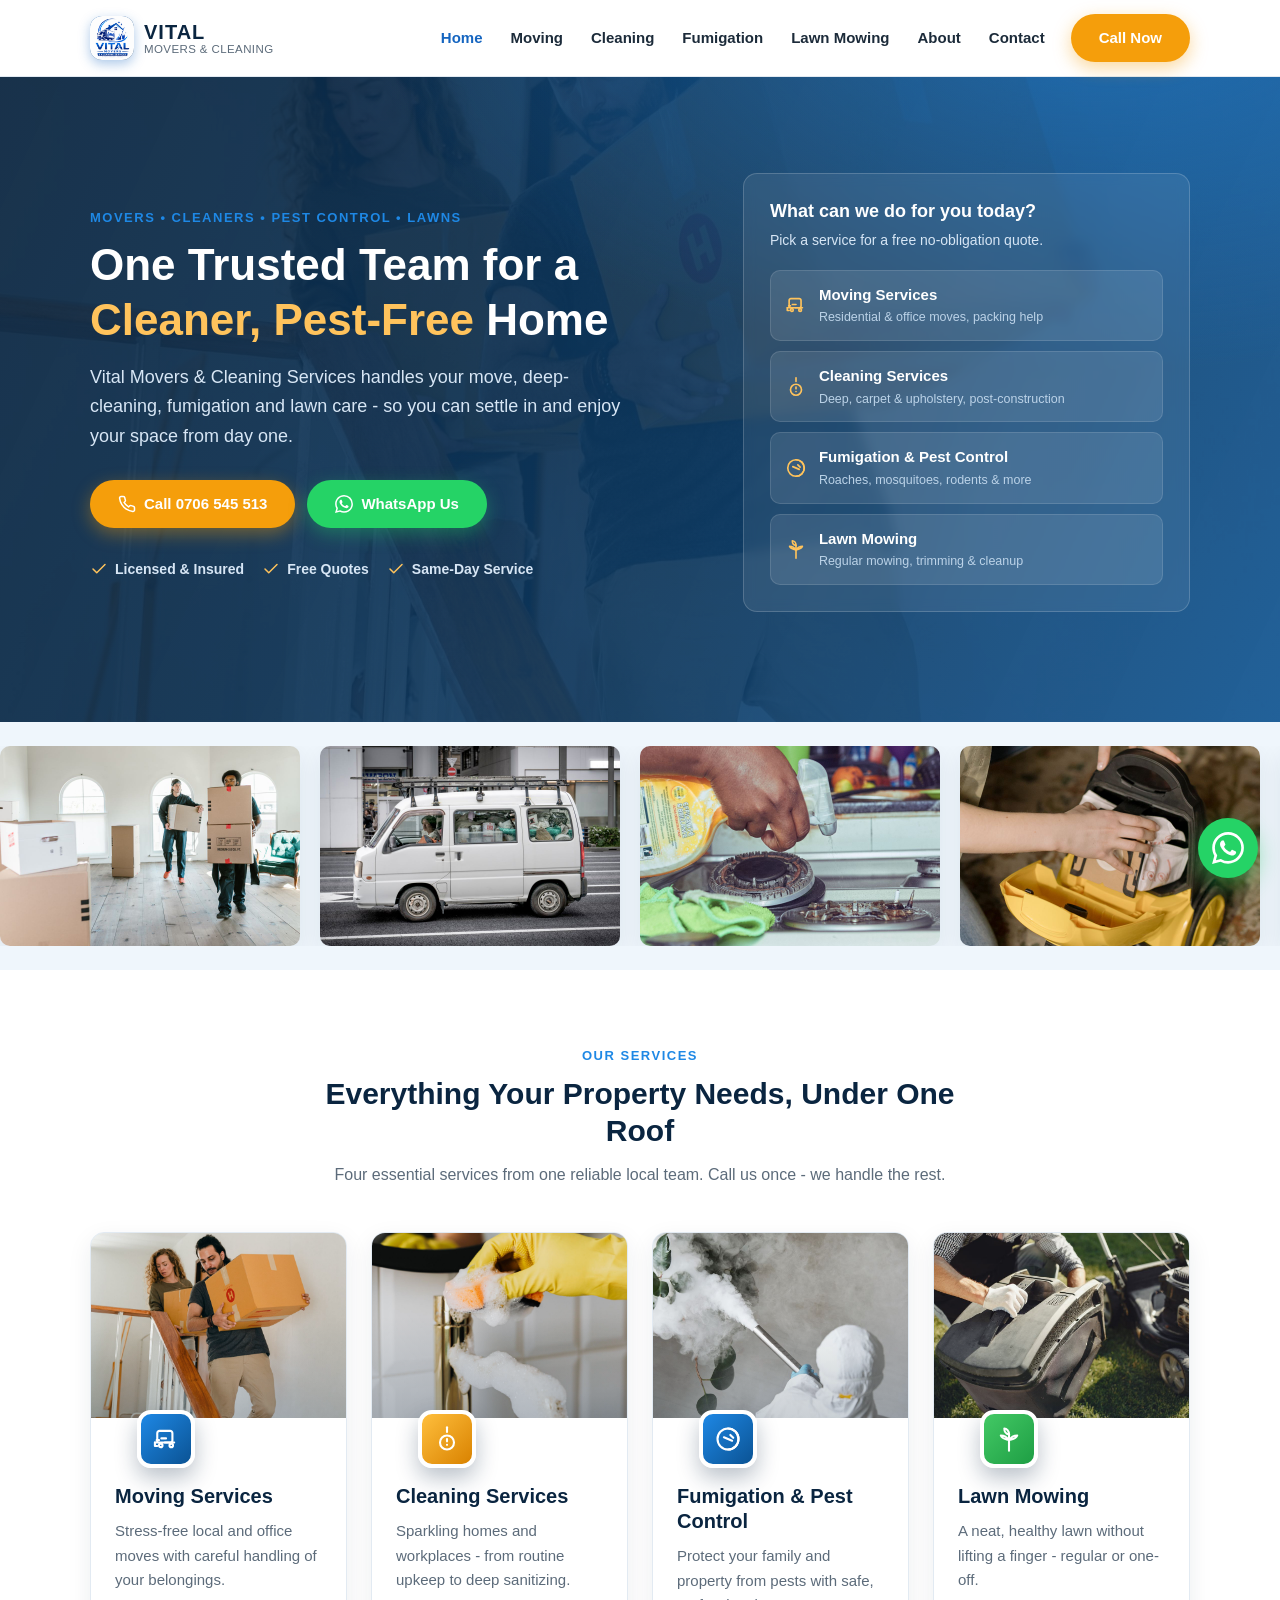
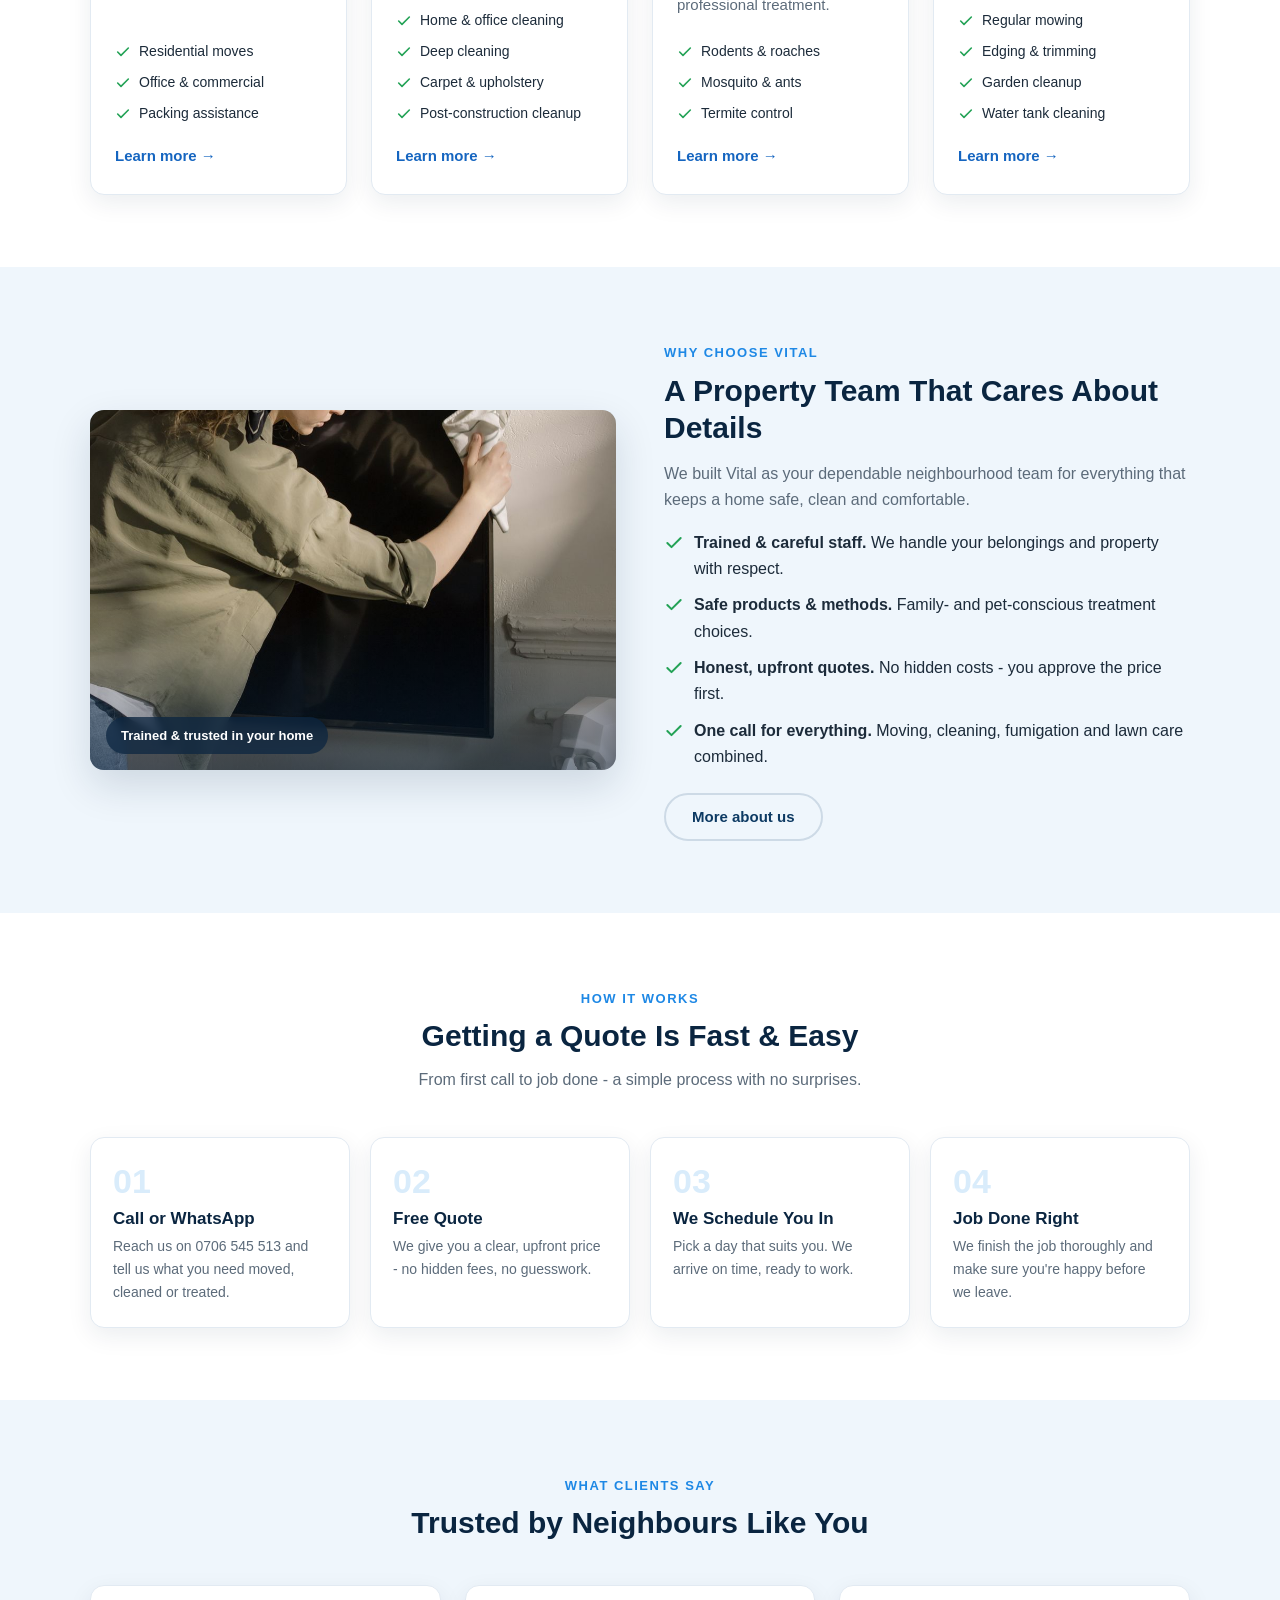
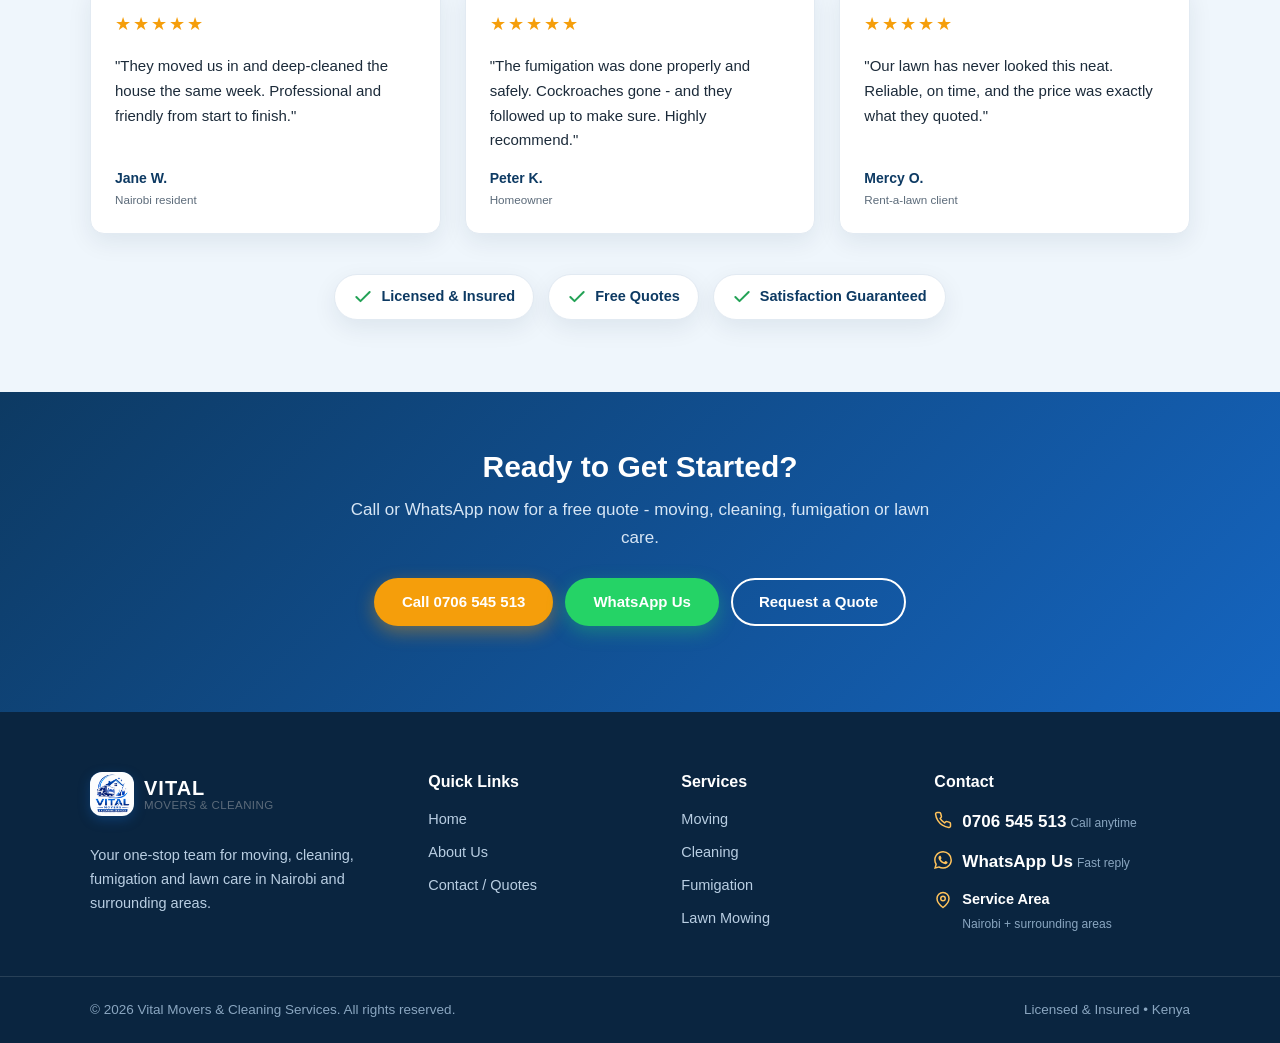
==== index.html @ 41d0fff6 "Initial commit: Vital Movers website" ====
<!DOCTYPE html>
<html lang="en">
<head>
  <meta charset="UTF-8" />
  <meta name="viewport" content="width=device-width, initial-scale=1.0" />
  <title>Vital Movers &amp; Cleaning Services | Moving, Cleaning, Fumigation &amp; Lawn Care</title>
  <meta name="description" content="Vital Movers and Cleaning Services - professional moving, home &amp; office cleaning, fumigation and pest control, and lawn mowing in Nairobi and surrounding areas. Call 0706 545 513." />
  <link rel="stylesheet" href="css/style.css" />
</head>
<body>

  <!-- ================= HEADER ================= -->
  <header class="site-header" id="site-header">
    <div class="container header-inner">
      <a href="index.html" class="brand" aria-label="Vital Movers &amp; Cleaning Services - Home">
        <span class="brand-mark">
          <img src="img/logo.png" alt="Vital Movers &amp; Cleaning Services logo" />
        </span>
        <span class="brand-text">
          <strong>VITAL</strong>
          <span>Movers &amp; Cleaning</span>
        </span>
      </a>
      <nav class="main-nav" id="main-nav" aria-label="Main navigation">
        <a href="index.html" class="active">Home</a>
        <a href="moving.html">Moving</a>
        <a href="cleaning.html">Cleaning</a>
        <a href="fumigation.html">Fumigation</a>
        <a href="lawn-mowing.html">Lawn Mowing</a>
        <a href="about.html">About</a>
        <a href="contact.html">Contact</a>
        <a href="tel:+254706545513" class="btn btn-gold nav-call">Call Now</a>
      </nav>
      <button class="nav-toggle" id="nav-toggle" aria-label="Toggle menu" aria-expanded="false">
        <span></span><span></span><span></span>
      </button>
    </div>
  </header>

  <!-- ================= HERO ================= -->
  <section class="hero">
    <div class="container hero-grid">
      <div>
        <span class="eyebrow">Movers • Cleaners • Pest Control • Lawns</span>
        <h1>One Trusted Team for a <span class="hl">Cleaner, Pest-Free</span> Home</h1>
        <p class="lead">
          Vital Movers &amp; Cleaning Services handles your move, deep-cleaning, fumigation
          and lawn care - so you can settle in and enjoy your space from day one.
        </p>
        <div class="hero-cta">
          <a href="tel:+254706545513" class="btn btn-gold">
            <svg viewBox="0 0 24 24" fill="none" stroke="currentColor" stroke-width="2" stroke-linecap="round" stroke-linejoin="round"><path d="M22 16.92v3a2 2 0 0 1-2.18 2 19.79 19.79 0 0 1-8.63-3.07 19.5 19.5 0 0 1-6-6 19.79 19.79 0 0 1-3.07-8.67A2 2 0 0 1 4.11 2h3a2 2 0 0 1 2 1.72c.13.96.36 1.9.7 2.81a2 2 0 0 1-.45 2.11L8.09 9.91a16 16 0 0 0 6 6l1.27-1.27a2 2 0 0 1 2.11-.45c.91.34 1.85.57 2.81.7A2 2 0 0 1 22 16.92z"/></svg>
            Call 0706 545 513
          </a>
          <a href="https://wa.me/254706545513" target="_blank" rel="noopener" class="btn btn-wa">
            <svg viewBox="0 0 24 24" fill="currentColor"><path d="M17.472 14.382c-.297-.149-1.758-.867-2.03-.967-.273-.099-.471-.148-.67.15-.197.297-.767.966-.94 1.164-.173.199-.347.223-.644.075-.297-.15-1.255-.463-2.39-1.475-.883-.788-1.48-1.761-1.653-2.059-.173-.297-.018-.458.13-.606.134-.133.298-.347.446-.52.149-.174.198-.298.298-.497.099-.198.05-.371-.025-.52-.075-.149-.669-1.612-.916-2.207-.242-.579-.487-.5-.669-.51-.173-.008-.371-.01-.57-.01-.198 0-.52.074-.792.372-.272.297-1.04 1.016-1.04 2.479 0 1.462 1.065 2.875 1.213 3.074.149.198 2.096 3.2 5.077 4.487.709.306 1.262.489 1.694.625.712.227 1.36.195 1.871.118.571-.085 1.758-.719 2.006-1.413.248-.694.248-1.289.173-1.413-.074-.124-.272-.198-.57-.347m-5.421 7.403h-.004a9.87 9.87 0 0 1-5.031-1.378l-.361-.214-3.741.982.998-3.648-.235-.374a9.86 9.86 0 0 1-1.51-5.26c.001-5.45 4.436-9.884 9.888-9.884 2.64 0 5.122 1.03 6.988 2.898a9.825 9.825 0 0 1 2.893 6.994c-.003 5.45-4.437 9.884-9.885 9.884m8.413-18.297A11.815 11.815 0 0 0 12.05 0C5.495 0 .16 5.335.157 11.892c0 2.096.547 4.142 1.588 5.945L.057 24l6.305-1.654a11.882 11.882 0 0 0 5.683 1.448h.005c6.554 0 11.89-5.335 11.893-11.893a11.821 11.821 0 0 0-3.48-8.413Z"/></svg>
            WhatsApp Us
          </a>
        </div>
        <ul class="hero-badges">
          <li><svg viewBox="0 0 24 24" fill="none" stroke="currentColor" stroke-width="2" stroke-linecap="round" stroke-linejoin="round"><path d="M20 6 9 17l-5-5"/></svg> Licensed &amp; Insured</li>
          <li><svg viewBox="0 0 24 24" fill="none" stroke="currentColor" stroke-width="2" stroke-linecap="round" stroke-linejoin="round"><path d="M20 6 9 17l-5-5"/></svg> Free Quotes</li>
          <li><svg viewBox="0 0 24 24" fill="none" stroke="currentColor" stroke-width="2" stroke-linecap="round" stroke-linejoin="round"><path d="M20 6 9 17l-5-5"/></svg> Same-Day Service</li>
        </ul>
      </div>
      <aside class="hero-panel">
        <h3>What can we do for you today?</h3>
        <p>Pick a service for a free no-obligation quote.</p>
        <div class="service-strip">
          <a href="moving.html">
            <svg viewBox="0 0 24 24" fill="none" stroke="currentColor" stroke-width="1.8" stroke-linecap="round" stroke-linejoin="round"><path d="M2.5 15h13a2 2 0 0 0 2-2V7a2 2 0 0 0-2-2H6.5a2 2 0 0 0-2 2v8"/><path d="M2.5 15v3h2"/><path d="M4 13h2"/><path d="M11 15h8"/><circle cx="7.5" cy="17.5" r="1.5"/><circle cx="16.5" cy="17.5" r="1.5"/><path d="M8 11.5h4"/></svg>
            <span>Moving Services<small>Residential &amp; office moves, packing help</small></span>
          </a>
          <a href="cleaning.html">
            <svg viewBox="0 0 24 24" fill="none" stroke="currentColor" stroke-width="1.8" stroke-linecap="round" stroke-linejoin="round"><path d="M12 2v4"/><circle cx="12" cy="15" r="6"/><path d="M12 12v2"/><path d="M12 17h.01"/></svg>
            <span>Cleaning Services<small>Deep, carpet &amp; upholstery, post-construction</small></span>
          </a>
          <a href="fumigation.html">
            <svg viewBox="0 0 24 24" fill="none" stroke="currentColor" stroke-width="1.8" stroke-linecap="round" stroke-linejoin="round"><circle cx="12" cy="12" r="9"/><path d="M12 3a9 9 0 0 1 0 18a9 9 0 0 0 0-18z"/><path d="M8.5 10.5l7 3"/><path d="M14 8.5l2.5 2.5"/></svg>
            <span>Fumigation &amp; Pest Control<small>Roaches, mosquitoes, rodents &amp; more</small></span>
          </a>
          <a href="lawn-mowing.html">
            <svg viewBox="0 0 24 24" fill="none" stroke="currentColor" stroke-width="1.8" stroke-linecap="round" stroke-linejoin="round"><path d="M12 22V8"/><path d="M12 8c0-3-2-5-4-5 0 2 1 5 4 5z"/><path d="M12 13c3-1 6-1 7-4-3 0-5 1-7 4z"/><path d="M12 13c-3-1-6-1-7-4 3 0 5 1 7 4z"/></svg>
            <span>Lawn Mowing<small>Regular mowing, trimming &amp; cleanup</small></span>
          </a>
        </div>
      </aside>
    </div>
  </section>

  <!-- ================= SCROLLING PHOTO STRIP ================= -->
  <section class="strip-marquee" aria-label="Our work in photos">
    <div class="marquee">
      <div class="marquee-track">
        <div class="marquee-group">
          <img src="img/moving-carry.jpg" alt="Carrying boxes on move day" loading="lazy" />
          <img src="img/moving-truck.jpg" alt="Our moving truck ready for a move" loading="lazy" />
          <img src="img/clean-deep.jpg" alt="Deep cleaning a kitchen stove" loading="lazy" />
          <img src="img/clean-carpet.jpg" alt="Carpet deep cleaning" loading="lazy" />
          <img src="img/pest-fumigator.jpg" alt="Fumigation technician in uniform" loading="lazy" />
          <img src="img/lawn-mower.jpg" alt="Mowing a lawn" loading="lazy" />
          <img src="img/lawn-trimmer.jpg" alt="Grass cutting and trimming" loading="lazy" />
          <img src="img/lawn-tank.jpg" alt="Water tank cleaning" loading="lazy" />
        </div>
        <div class="marquee-group" aria-hidden="true">
          <img src="img/moving-carry.jpg" alt="" loading="lazy" />
          <img src="img/moving-truck.jpg" alt="" loading="lazy" />
          <img src="img/clean-deep.jpg" alt="" loading="lazy" />
          <img src="img/clean-carpet.jpg" alt="" loading="lazy" />
          <img src="img/pest-fumigator.jpg" alt="" loading="lazy" />
          <img src="img/lawn-mower.jpg" alt="" loading="lazy" />
          <img src="img/lawn-trimmer.jpg" alt="" loading="lazy" />
          <img src="img/lawn-tank.jpg" alt="" loading="lazy" />
        </div>
      </div>
    </div>
  </section>

  <!-- ================= SERVICES ================= -->
  <section class="section">
    <div class="container">
      <div class="section-title">
        <span class="eyebrow">Our Services</span>
        <h2>Everything Your Property Needs, Under One Roof</h2>
        <p>Four essential services from one reliable local team. Call us once - we handle the rest.</p>
      </div>
      <div class="services-grid">
        <article class="card card-img-top">
          <div class="card-media">
            <img src="img/moving.jpg" alt="Vital team carrying moving boxes" loading="lazy" />
          </div>
          <div class="card-body">
            <span class="card-icon">
              <svg viewBox="0 0 24 24" fill="none" stroke="currentColor" stroke-width="1.8" stroke-linecap="round" stroke-linejoin="round"><path d="M2.5 15h13a2 2 0 0 0 2-2V7a2 2 0 0 0-2-2H6.5a2 2 0 0 0-2 2v8"/><path d="M2.5 15v3h2"/><path d="M4 13h2"/><path d="M11 15h8"/><circle cx="7.5" cy="17.5" r="1.5"/><circle cx="16.5" cy="17.5" r="1.5"/><path d="M8 11.5h4"/></svg>
            </span>
            <h3>Moving Services</h3>
            <p>Stress-free local and office moves with careful handling of your belongings.</p>
            <ul class="features">
              <li><svg viewBox="0 0 24 24" fill="none" stroke="currentColor" stroke-width="2.4" stroke-linecap="round" stroke-linejoin="round"><path d="M20 6 9 17l-5-5"/></svg> Residential moves</li>
              <li><svg viewBox="0 0 24 24" fill="none" stroke="currentColor" stroke-width="2.4" stroke-linecap="round" stroke-linejoin="round"><path d="M20 6 9 17l-5-5"/></svg> Office &amp; commercial</li>
              <li><svg viewBox="0 0 24 24" fill="none" stroke="currentColor" stroke-width="2.4" stroke-linecap="round" stroke-linejoin="round"><path d="M20 6 9 17l-5-5"/></svg> Packing assistance</li>
            </ul>
            <a class="card-link" href="moving.html">Learn more →</a>
          </div>
        </article>

        <article class="card card-img-top">
          <div class="card-media">
            <img src="img/cleaning.jpg" alt="Professional cleaning - yellow glove and sponge" loading="lazy" />
          </div>
          <div class="card-body">
            <span class="card-icon gold">
              <svg viewBox="0 0 24 24" fill="none" stroke="currentColor" stroke-width="1.8" stroke-linecap="round" stroke-linejoin="round"><path d="M12 2v4"/><circle cx="12" cy="15" r="6"/><path d="M12 12v2"/><path d="M12 17h.01"/></svg>
            </span>
            <h3>Cleaning Services</h3>
            <p>Sparkling homes and workplaces - from routine upkeep to deep sanitizing.</p>
            <ul class="features">
              <li><svg viewBox="0 0 24 24" fill="none" stroke="currentColor" stroke-width="2.4" stroke-linecap="round" stroke-linejoin="round"><path d="M20 6 9 17l-5-5"/></svg> Home &amp; office cleaning</li>
              <li><svg viewBox="0 0 24 24" fill="none" stroke="currentColor" stroke-width="2.4" stroke-linecap="round" stroke-linejoin="round"><path d="M20 6 9 17l-5-5"/></svg> Deep cleaning</li>
              <li><svg viewBox="0 0 24 24" fill="none" stroke="currentColor" stroke-width="2.4" stroke-linecap="round" stroke-linejoin="round"><path d="M20 6 9 17l-5-5"/></svg> Carpet &amp; upholstery</li>
              <li><svg viewBox="0 0 24 24" fill="none" stroke="currentColor" stroke-width="2.4" stroke-linecap="round" stroke-linejoin="round"><path d="M20 6 9 17l-5-5"/></svg> Post-construction cleanup</li>
            </ul>
            <a class="card-link" href="cleaning.html">Learn more →</a>
          </div>
        </article>

        <article class="card card-img-top">
          <div class="card-media">
            <img src="img/fumigation.jpg" alt="Fumigation specialist in protective gear" loading="lazy" />
          </div>
          <div class="card-body">
            <span class="card-icon">
              <svg viewBox="0 0 24 24" fill="none" stroke="currentColor" stroke-width="1.8" stroke-linecap="round" stroke-linejoin="round"><circle cx="12" cy="12" r="9"/><path d="M12 3a9 9 0 0 1 0 18a9 9 0 0 0 0-18z"/><path d="M8.5 10.5l7 3"/><path d="M14 8.5l2.5 2.5"/></svg>
            </span>
            <h3>Fumigation &amp; Pest Control</h3>
            <p>Protect your family and property from pests with safe, professional treatment.</p>
            <ul class="features">
              <li><svg viewBox="0 0 24 24" fill="none" stroke="currentColor" stroke-width="2.4" stroke-linecap="round" stroke-linejoin="round"><path d="M20 6 9 17l-5-5"/></svg> Rodents &amp; roaches</li>
              <li><svg viewBox="0 0 24 24" fill="none" stroke="currentColor" stroke-width="2.4" stroke-linecap="round" stroke-linejoin="round"><path d="M20 6 9 17l-5-5"/></svg> Mosquito &amp; ants</li>
              <li><svg viewBox="0 0 24 24" fill="none" stroke="currentColor" stroke-width="2.4" stroke-linecap="round" stroke-linejoin="round"><path d="M20 6 9 17l-5-5"/></svg> Termite control</li>
            </ul>
            <a class="card-link" href="fumigation.html">Learn more →</a>
          </div>
        </article>

        <article class="card card-img-top">
          <div class="card-media">
            <img src="img/lawn.jpg" alt="Lawn mowing - mower in the yard" loading="lazy" />
          </div>
          <div class="card-body">
            <span class="card-icon green">
              <svg viewBox="0 0 24 24" fill="none" stroke="currentColor" stroke-width="1.8" stroke-linecap="round" stroke-linejoin="round"><path d="M12 22V8"/><path d="M12 8c0-3-2-5-4-5 0 2 1 5 4 5z"/><path d="M12 13c3-1 6-1 7-4-3 0-5 1-7 4z"/><path d="M12 13c-3-1-6-1-7-4 3 0 5 1 7 4z"/></svg>
            </span>
            <h3>Lawn Mowing</h3>
            <p>A neat, healthy lawn without lifting a finger - regular or one-off.</p>
            <ul class="features">
              <li><svg viewBox="0 0 24 24" fill="none" stroke="currentColor" stroke-width="2.4" stroke-linecap="round" stroke-linejoin="round"><path d="M20 6 9 17l-5-5"/></svg> Regular mowing</li>
              <li><svg viewBox="0 0 24 24" fill="none" stroke="currentColor" stroke-width="2.4" stroke-linecap="round" stroke-linejoin="round"><path d="M20 6 9 17l-5-5"/></svg> Edging &amp; trimming</li>
              <li><svg viewBox="0 0 24 24" fill="none" stroke="currentColor" stroke-width="2.4" stroke-linecap="round" stroke-linejoin="round"><path d="M20 6 9 17l-5-5"/></svg> Garden cleanup</li>
              <li><svg viewBox="0 0 24 24" fill="none" stroke="currentColor" stroke-width="2.4" stroke-linecap="round" stroke-linejoin="round"><path d="M20 6 9 17l-5-5"/></svg> Water tank cleaning</li>
            </ul>
            <a class="card-link" href="lawn-mowing.html">Learn more →</a>
          </div>
        </article>
      </div>
    </div>
  </section>

  <!-- ================= WHY US ================= -->
  <section class="section alt">
    <div class="container split">
      <figure class="split-media">
        <img src="img/cleaning-2.jpg" alt="A Vital cleaner carefully wiping surfaces in a living room" loading="lazy" />
        <figcaption>Trained &amp; trusted in your home</figcaption>
      </figure>
      <div>
        <span class="eyebrow">Why Choose Vital</span>
        <h2>A Property Team That Cares About Details</h2>
        <p>We built Vital as your dependable neighbourhood team for everything that keeps a home safe, clean and comfortable.</p>
        <ul class="checklist">
          <li><svg viewBox="0 0 24 24" fill="none" stroke="currentColor" stroke-width="2.4" stroke-linecap="round" stroke-linejoin="round"><path d="M20 6 9 17l-5-5"/></svg><span><strong>Trained &amp; careful staff.</strong> We handle your belongings and property with respect.</span></li>
          <li><svg viewBox="0 0 24 24" fill="none" stroke="currentColor" stroke-width="2.4" stroke-linecap="round" stroke-linejoin="round"><path d="M20 6 9 17l-5-5"/></svg><span><strong>Safe products &amp; methods.</strong> Family- and pet-conscious treatment choices.</span></li>
          <li><svg viewBox="0 0 24 24" fill="none" stroke="currentColor" stroke-width="2.4" stroke-linecap="round" stroke-linejoin="round"><path d="M20 6 9 17l-5-5"/></svg><span><strong>Honest, upfront quotes.</strong> No hidden costs - you approve the price first.</span></li>
          <li><svg viewBox="0 0 24 24" fill="none" stroke="currentColor" stroke-width="2.4" stroke-linecap="round" stroke-linejoin="round"><path d="M20 6 9 17l-5-5"/></svg><span><strong>One call for everything.</strong> Moving, cleaning, fumigation and lawn care combined.</span></li>
        </ul>
        <a href="about.html" class="btn btn-outline">More about us</a>
      </div>
    </div>
  </section>

  <!-- ================= HOW IT WORKS ================= -->
  <section class="section">
    <div class="container">
      <div class="section-title">
        <span class="eyebrow">How It Works</span>
        <h2>Getting a Quote Is Fast &amp; Easy</h2>
        <p>From first call to job done - a simple process with no surprises.</p>
      </div>
      <div class="steps">
        <div class="step">
          <div class="step-num">01</div>
          <h3>Call or WhatsApp</h3>
          <p>Reach us on 0706 545 513 and tell us what you need moved, cleaned or treated.</p>
        </div>
        <div class="step">
          <div class="step-num">02</div>
          <h3>Free Quote</h3>
          <p>We give you a clear, upfront price - no hidden fees, no guesswork.</p>
        </div>
        <div class="step">
          <div class="step-num">03</div>
          <h3>We Schedule You In</h3>
          <p>Pick a day that suits you. We arrive on time, ready to work.</p>
        </div>
        <div class="step">
          <div class="step-num">04</div>
          <h3>Job Done Right</h3>
          <p>We finish the job thoroughly and make sure you're happy before we leave.</p>
        </div>
      </div>
    </div>
  </section>

  <!-- ================= TESTIMONIALS ================= -->
  <section class="section alt">
    <div class="container">
      <div class="section-title">
        <span class="eyebrow">What Clients Say</span>
        <h2>Trusted by Neighbours Like You</h2>
      </div>
      <div class="quotes">
        <figure class="quote">
          <div class="stars">★★★★★</div>
          <blockquote>"They moved us in and deep-cleaned the house the same week. Professional and friendly from start to finish."</blockquote>
          <footer>Jane W.<small>Nairobi resident</small></footer>
        </figure>
        <figure class="quote">
          <div class="stars">★★★★★</div>
          <blockquote>"The fumigation was done properly and safely. Cockroaches gone - and they followed up to make sure. Highly recommend."</blockquote>
          <footer>Peter K.<small>Homeowner</small></footer>
        </figure>
        <figure class="quote">
          <div class="stars">★★★★★</div>
          <blockquote>"Our lawn has never looked this neat. Reliable, on time, and the price was exactly what they quoted."</blockquote>
          <footer>Mercy O.<small>Rent-a-lawn client</small></footer>
        </figure>
      </div>
      <ul class="trust">
        <li><svg viewBox="0 0 24 24" fill="none" stroke="currentColor" stroke-width="2.4" stroke-linecap="round" stroke-linejoin="round"><path d="M20 6 9 17l-5-5"/></svg> Licensed &amp; Insured</li>
        <li><svg viewBox="0 0 24 24" fill="none" stroke="currentColor" stroke-width="2.4" stroke-linecap="round" stroke-linejoin="round"><path d="M20 6 9 17l-5-5"/></svg> Free Quotes</li>
        <li><svg viewBox="0 0 24 24" fill="none" stroke="currentColor" stroke-width="2.4" stroke-linecap="round" stroke-linejoin="round"><path d="M20 6 9 17l-5-5"/></svg> Satisfaction Guaranteed</li>
      </ul>
    </div>
  </section>

  <!-- ================= CTA ================= -->
  <section class="cta-band">
    <div class="container">
      <h2>Ready to Get Started?</h2>
      <p>Call or WhatsApp now for a free quote - moving, cleaning, fumigation or lawn care.</p>
      <div class="hero-cta" style="justify-content:center;">
        <a href="tel:+254706545513" class="btn btn-gold">Call 0706 545 513</a>
        <a href="https://wa.me/254706545513" target="_blank" rel="noopener" class="btn btn-wa">WhatsApp Us</a>
        <a href="contact.html" class="btn btn-outline" style="border-color:#ffffff;color:#fff;">Request a Quote</a>
      </div>
    </div>
  </section>

  <!-- ================= FOOTER ================= -->
  <footer class="site-footer">
    <div class="container">
      <div class="footer-grid">
        <div>
          <a href="index.html" class="brand" style="margin-bottom:14px;">
            <span class="brand-mark">
              <img src="img/logo.png" alt="Vital Movers &amp; Cleaning Services logo" />
            </span>
            <span class="brand-text">
              <strong>VITAL</strong>
              <span>Movers &amp; Cleaning</span>
            </span>
          </a>
          <p style="margin-top:14px;font-size:14.5px;">
            Your one-stop team for moving, cleaning, fumigation and lawn care in
            Nairobi and surrounding areas.
          </p>
        </div>
        <div>
          <h4>Quick Links</h4>
          <ul class="footer-links">
            <li><a href="index.html">Home</a></li>
            <li><a href="about.html">About Us</a></li>
            <li><a href="contact.html">Contact / Quotes</a></li>
          </ul>
        </div>
        <div>
          <h4>Services</h4>
          <ul class="footer-links">
            <li><a href="moving.html">Moving</a></li>
            <li><a href="cleaning.html">Cleaning</a></li>
            <li><a href="fumigation.html">Fumigation</a></li>
            <li><a href="lawn-mowing.html">Lawn Mowing</a></li>
          </ul>
        </div>
        <div>
          <h4>Contact</h4>
          <ul class="footer-contact">
            <li>
              <svg viewBox="0 0 24 24" fill="none" stroke="currentColor" stroke-width="2" stroke-linecap="round" stroke-linejoin="round"><path d="M22 16.92v3a2 2 0 0 1-2.18 2 19.79 19.79 0 0 1-8.63-3.07 19.5 19.5 0 0 1-6-6 19.79 19.79 0 0 1-3.07-8.67A2 2 0 0 1 4.11 2h3a2 2 0 0 1 2 1.72c.13.96.36 1.9.7 2.81a2 2 0 0 1-.45 2.11L8.09 9.91a16 16 0 0 0 6 6l1.27-1.27a2 2 0 0 1 2.11-.45c.91.34 1.85.57 2.81.7A2 2 0 0 1 22 16.92z"/></svg>
              <span>
                <a class="call-link" href="tel:+254706545513">0706 545 513</a>
                <small style="color:#8aa6c0;">Call anytime</small>
              </span>
            </li>
            <li>
              <svg viewBox="0 0 24 24" fill="currentColor"><path d="M17.472 14.382c-.297-.149-1.758-.867-2.03-.967-.273-.099-.471-.148-.67.15-.197.297-.767.966-.94 1.164-.173.199-.347.223-.644.075-.297-.15-1.255-.463-2.39-1.475-.883-.788-1.48-1.761-1.653-2.059-.173-.297-.018-.458.13-.606.134-.133.298-.347.446-.52.149-.174.198-.298.298-.497.099-.198.05-.371-.025-.52-.075-.149-.669-1.612-.916-2.207-.242-.579-.487-.5-.669-.51-.173-.008-.371-.01-.57-.01-.198 0-.52.074-.792.372-.272.297-1.04 1.016-1.04 2.479 0 1.462 1.065 2.875 1.213 3.074.149.198 2.096 3.2 5.077 4.487.709.306 1.262.489 1.694.625.712.227 1.36.195 1.871.118.571-.085 1.758-.719 2.006-1.413.248-.694.248-1.289.173-1.413-.074-.124-.272-.198-.57-.347m-5.421 7.403h-.004a9.87 9.87 0 0 1-5.031-1.378l-.361-.214-3.741.982.998-3.648-.235-.374a9.86 9.86 0 0 1-1.51-5.26c.001-5.45 4.436-9.884 9.888-9.884 2.64 0 5.122 1.03 6.988 2.898a9.825 9.825 0 0 1 2.893 6.994c-.003 5.45-4.437 9.884-9.885 9.884m8.413-18.297A11.815 11.815 0 0 0 12.05 0C5.495 0 .16 5.335.157 11.892c0 2.096.547 4.142 1.588 5.945L.057 24l6.305-1.654a11.882 11.882 0 0 0 5.683 1.448h.005c6.554 0 11.89-5.335 11.893-11.893a11.821 11.821 0 0 0-3.48-8.413Z"/></svg>
              <span>
                <a class="call-link" href="https://wa.me/254706545513" target="_blank" rel="noopener">WhatsApp Us</a>
                <small style="color:#8aa6c0;">Fast reply</small>
              </span>
            </li>
            <li>
              <svg viewBox="0 0 24 24" fill="none" stroke="currentColor" stroke-width="2" stroke-linecap="round" stroke-linejoin="round"><path d="M20 10c0 6-8 12-8 12s-8-6-8-12a8 8 0 0 1 16 0z"/><circle cx="12" cy="10" r="3"/></svg>
              <span>
                <strong style="color:#fff;display:block;">Service Area</strong>
                <small style="color:#8aa6c0;">Nairobi + surrounding areas</small>
              </span>
            </li>
          </ul>
        </div>
      </div>
    </div>
    <div class="footer-bottom">
      <div class="container">
        <span>© <span id="year"></span> Vital Movers &amp; Cleaning Services. All rights reserved.</span>
        <span>Licensed &amp; Insured • Kenya</span>
      </div>
    </div>
  </footer>

  <!-- WhatsApp floating button -->
  <a href="https://wa.me/254706545513" class="whatsapp-float" target="_blank" rel="noopener" aria-label="Chat with us on WhatsApp">
    <svg viewBox="0 0 24 24" fill="currentColor"><path d="M17.472 14.382c-.297-.149-1.758-.867-2.03-.967-.273-.099-.471-.148-.67.15-.197.297-.767.966-.94 1.164-.173.199-.347.223-.644.075-.297-.15-1.255-.463-2.39-1.475-.883-.788-1.48-1.761-1.653-2.059-.173-.297-.018-.458.13-.606.134-.133.298-.347.446-.52.149-.174.198-.298.298-.497.099-.198.05-.371-.025-.52-.075-.149-.669-1.612-.916-2.207-.242-.579-.487-.5-.669-.51-.173-.008-.371-.01-.57-.01-.198 0-.52.074-.792.372-.272.297-1.04 1.016-1.04 2.479 0 1.462 1.065 2.875 1.213 3.074.149.198 2.096 3.2 5.077 4.487.709.306 1.262.489 1.694.625.712.227 1.36.195 1.871.118.571-.085 1.758-.719 2.006-1.413.248-.694.248-1.289.173-1.413-.074-.124-.272-.198-.57-.347m-5.421 7.403h-.004a9.87 9.87 0 0 1-5.031-1.378l-.361-.214-3.741.982.998-3.648-.235-.374a9.86 9.86 0 0 1-1.51-5.26c.001-5.45 4.436-9.884 9.888-9.884 2.64 0 5.122 1.03 6.988 2.898a9.825 9.825 0 0 1 2.893 6.994c-.003 5.45-4.437 9.884-9.885 9.884m8.413-18.297A11.815 11.815 0 0 0 12.05 0C5.495 0 .16 5.335.157 11.892c0 2.096.547 4.142 1.588 5.945L.057 24l6.305-1.654a11.882 11.882 0 0 0 5.683 1.448h.005c6.554 0 11.89-5.335 11.893-11.893a11.821 11.821 0 0 0-3.48-8.413Z"/></svg>
  </a>

  <script src="js/main.js"></script>
  <script>document.getElementById("year").textContent = new Date().getFullYear();</script>
</body>
</html>
---- css/style.css ----
/* ============================================================
   Vital Movers & Cleaning Services
   Shared stylesheet - Professional blue + white theme
   ============================================================ */

:root {
  --blue-900: #0a2540;
  --blue-800: #0d3a63;
  --blue-700: #0b5394;
  --blue-600: #1565c0;
  --blue-500: #1e88e5;
  --blue-100: #d9ecfb;
  --blue-50: #eff6fc;
  --white: #ffffff;
  --ink: #1c2b3a;
  --muted: #5c6b7a;
  --line: #e2eaf2;
  --accent: #f59e0b;
  --accent-dark: #d98200;
  --wa: #25d366;
  --radius: 14px;
  --radius-sm: 10px;
  --shadow: 0 8px 24px rgba(10, 37, 64, 0.08);
  --shadow-lg: 0 16px 40px rgba(10, 37, 64, 0.14);
  --maxw: 1140px;
}

* { box-sizing: border-box; margin: 0; padding: 0; }

html { scroll-behavior: smooth; }

body {
  font-family: "Segoe UI", "Helvetica Neue", Arial, sans-serif;
  color: var(--ink);
  background: var(--white);
  line-height: 1.65;
  -webkit-font-smoothing: antialiased;
}

img { max-width: 100%; display: block; }
a { color: var(--blue-600); text-decoration: none; }
a:hover { color: var(--blue-700); }
ul { list-style: none; }

.container {
  width: 100%;
  max-width: var(--maxw);
  margin: 0 auto;
  padding: 0 20px;
}

.section { padding: 72px 0; }
.section.alt { background: var(--blue-50); }
.section.tight { padding: 48px 0; }

/* ---------- Typography ---------- */
h1, h2, h3, h4 { color: var(--blue-900); line-height: 1.25; }
h2 { font-size: 30px; margin-bottom: 12px; }
h3 { font-size: 20px; margin-bottom: 8px; }
.section-title { text-align: center; max-width: 640px; margin: 0 auto 44px; }
.section-title .eyebrow,
.eyebrow {
  display: inline-block;
  color: var(--blue-500);
  font-weight: 700;
  letter-spacing: 1.5px;
  text-transform: uppercase;
  font-size: 13px;
  margin-bottom: 8px;
}
.section-title p { color: var(--muted); }

/* ---------- Buttons ---------- */
.btn {
  display: inline-flex;
  align-items: center;
  justify-content: center;
  gap: 8px;
  padding: 13px 26px;
  border-radius: 999px;
  font-weight: 700;
  font-size: 15px;
  border: 2px solid transparent;
  cursor: pointer;
  transition: transform .15s ease, box-shadow .15s ease, background .15s ease;
  line-height: 1.2;
}
.btn svg { width: 18px; height: 18px; flex: 0 0 auto; }
.btn:hover { transform: translateY(-2px); }
.btn:focus-visible { outline: 2px solid var(--blue-500); outline-offset: 2px; }
.btn:active { transform: translateY(1px); }

.btn-blue { background: var(--blue-600); color: #fff; box-shadow: var(--shadow); }
.btn-blue:hover { background: var(--blue-700); color: #fff; }

.btn-gold { background: var(--accent); color: #fff; box-shadow: 0 6px 18px rgba(245, 158, 11, .4); }
.btn-gold:hover { background: var(--accent-dark); color: #fff; }

.btn-wa { background: var(--wa); color: #fff; box-shadow: 0 6px 18px rgba(37, 211, 102, .35); }
.btn-wa:hover { background: #1eb958; color: #fff; }

.btn-outline { border-color: #cddae6; color: var(--blue-800); background: transparent; }
.btn-outline:hover { border-color: var(--blue-600); color: var(--blue-600); background: var(--blue-50); }

.btn-sm { padding: 9px 18px; font-size: 14px; }

/* ---------- Header / Nav ---------- */
.site-header {
  position: sticky;
  top: 0;
  z-index: 100;
  background: var(--white);
  border-bottom: 1px solid var(--line);
  transition: box-shadow .2s ease;
}
.site-header.scrolled { box-shadow: var(--shadow); }

.header-inner { display: flex; align-items: center; justify-content: space-between; height: 76px; }

.brand { display: inline-flex; align-items: center; gap: 10px; }
.brand-mark {
  width: 44px; height: 44px;
  background: linear-gradient(135deg, var(--blue-600), var(--blue-800));
  border-radius: 12px;
  display: inline-flex; align-items: center; justify-content: center;
  color: #fff;
  flex: 0 0 auto;
  box-shadow: 0 4px 12px rgba(21, 101, 192, .35);
}
.brand-mark svg { width: 24px; height: 24px; }
.brand-mark img { width: 100%; height: 100%; object-fit: cover; border-radius: 12px; }
.brand-text { display: flex; flex-direction: column; line-height: 1.1; }
.brand-text strong { font-size: 20px; letter-spacing: 1px; color: var(--blue-900); }
.brand-text span { font-size: 11.5px; letter-spacing: .4px; color: var(--muted); text-transform: uppercase; }

.main-nav { display: flex; align-items: center; gap: 4px; }
.main-nav > a:not(.btn) {
  padding: 8px 12px;
  color: var(--ink);
  font-weight: 600;
  font-size: 15px;
  border-radius: 8px;
  transition: color .15s ease, background .15s ease;
}
.main-nav > a:not(.btn):hover { color: var(--blue-600); background: var(--blue-50); }
.main-nav > a.active { color: var(--blue-600); }
.main-nav > a:focus-visible { outline: 2px solid var(--blue-500); outline-offset: 2px; }
.main-nav .nav-call { margin-left: 10px; }

.nav-toggle {
  display: none;
  flex-direction: column;
  gap: 5px;
  background: none;
  border: 0;
  cursor: pointer;
  padding: 8px;
}
.nav-toggle span {
  width: 24px; height: 3px;
  background: var(--blue-900);
  border-radius: 3px;
  transition: transform .2s ease, opacity .2s ease;
}
.nav-toggle.active span:nth-child(1) { transform: translateY(8px) rotate(45deg); }
.nav-toggle.active span:nth-child(2) { opacity: 0; }
.nav-toggle.active span:nth-child(3) { transform: translateY(-8px) rotate(-45deg); }
.nav-toggle:focus-visible { outline: 2px solid var(--blue-500); outline-offset: 2px; }

/* ---------- Hero ---------- */
.hero {
  position: relative;
  color: #fff;
  background:
    radial-gradient(1200px 600px at 85% -10%, rgba(30, 136, 229, .5), transparent 60%),
    linear-gradient(115deg, rgba(10, 37, 64, .93) 0%, rgba(13, 58, 99, .9) 55%, rgba(11, 83, 148, .88) 100%),
    url("../img/moving.jpg") center / cover no-repeat;
  padding: 96px 0 110px;
  overflow: hidden;
}
.hero::after {
  content: "";
  position: absolute;
  inset: auto -20% -60% -20%;
  height: 80%;
  background: radial-gradient(600px 300px at 15% 100%, rgba(245, 158, 11, .25), transparent 70%);
  pointer-events: none;
}
.hero-grid {
  display: grid;
  grid-template-columns: 1.15fr .85fr;
  gap: 48px;
  align-items: center;
  position: relative;
  z-index: 1;
}
.hero h1 { color: #fff; font-size: 44px; margin-bottom: 16px; }
.hero h1 .hl { color: #ffc35c; }
.hero p.lead { color: #d7e6f5; font-size: 18px; max-width: 540px; margin-bottom: 28px; }
.hero-cta { display: flex; flex-wrap: wrap; gap: 12px; margin-bottom: 30px; }

.hero-badges {
  display: flex; flex-wrap: wrap; gap: 18px;
  color: #d7e6f5; font-size: 14px; font-weight: 600;
}
.hero-badges li { display: inline-flex; align-items: center; gap: 7px; }
.hero-badges svg { width: 18px; height: 18px; color: #ffc35c; }

.hero-panel {
  background: rgba(255, 255, 255, .08);
  border: 1px solid rgba(255, 255, 255, .18);
  backdrop-filter: blur(6px);
  border-radius: var(--radius);
  padding: 26px;
}
.hero-panel h3 { color: #fff; font-size: 18px; margin-bottom: 6px; }
.hero-panel p { color: #d7e6f5; font-size: 14px; margin-bottom: 18px; }
.hero-panel .service-strip { display: flex; flex-direction: column; gap: 10px; }
.hero-panel .service-strip a {
  display: flex; align-items: center; gap: 12px;
  background: rgba(255,255,255,.1);
  padding: 12px 14px;
  border-radius: var(--radius-sm);
  color: #fff;
  font-weight: 600;
  font-size: 15px;
  border: 1px solid rgba(255,255,255,.12);
  transition: background .15s ease;
}
.hero-panel .service-strip a:hover { background: rgba(255,255,255,.2); color: #fff; }
.hero-panel .service-strip svg { width: 22px; height: 22px; color: #ffc35c; }
.hero-panel .service-strip small {
  display: block; color: #bcd3e8; font-weight: 500; font-size: 12.5px;
}

/* ---------- Page hero (inner pages) ---------- */
.page-hero {
  background:
    linear-gradient(135deg, rgba(10, 37, 64, .93) 0%, rgba(11, 83, 148, .9) 100%),
    url("../img/moving.jpg") center / cover no-repeat;
  color: #fff;
  padding: 64px 0;
  position: relative;
  overflow: hidden;
}
.page-hero.moving {
  background: linear-gradient(135deg, rgba(10, 37, 64, .93) 0%, rgba(11, 83, 148, .9) 100%), url("../img/moving.jpg") center / cover no-repeat;
}
.page-hero.cleaning {
  background: linear-gradient(135deg, rgba(10, 37, 64, .9) 0%, rgba(21, 101, 192, .88) 100%), url("../img/cleaning.jpg") center / cover no-repeat;
}
.page-hero.fumigation {
  background: linear-gradient(135deg, rgba(10, 37, 64, .9) 0%, rgba(30, 90, 110, .88) 100%), url("../img/fumigation.jpg") center / cover no-repeat;
}
.page-hero.lawn {
  background: linear-gradient(135deg, rgba(10, 37, 64, .88) 0%, rgba(14, 88, 72, .86) 100%), url("../img/lawn.jpg") center / cover no-repeat;
}
.page-hero.about {
  background: linear-gradient(135deg, rgba(10, 37, 64, .92) 0%, rgba(11, 83, 148, .9) 100%), url("../img/moving-2.jpg") center / cover no-repeat;
}
.page-hero::before {
  content: "";
  position: absolute;
  inset: auto -10% -70% -10%;
  height: 90%;
  background: radial-gradient(500px 260px at 80% 100%, rgba(245,158,11,.22), transparent 70%);
}
.page-hero h1 { color: #fff; font-size: 38px; margin: 6px 0 12px; position: relative; z-index: 1; }
.page-hero p { color: #d7e6f5; max-width: 680px; font-size: 17px; position: relative; z-index: 1; }
.breadcrumb { color: #9fc4e5; font-size: 13px; letter-spacing: 1px; text-transform: uppercase; font-weight: 700; position: relative; z-index: 1; }

/* ---------- Service cards (home) ---------- */
.services-grid {
  display: grid;
  grid-template-columns: repeat(4, 1fr);
  gap: 24px;
}
.card {
  background: var(--white);
  border: 1px solid var(--line);
  border-radius: var(--radius);
  box-shadow: var(--shadow);
  padding: 28px 24px;
  display: flex;
  flex-direction: column;
  transition: transform .18s ease, box-shadow .18s ease;
}
.card:hover { transform: translateY(-6px); box-shadow: var(--shadow-lg); }
.card-icon {
  width: 58px; height: 58px;
  border-radius: 14px;
  background: linear-gradient(135deg, var(--blue-500), var(--blue-700));
  display: inline-flex; align-items: center; justify-content: center;
  color: #fff;
  margin-bottom: 18px;
  box-shadow: 0 6px 14px rgba(21, 101, 192, .3);
}
.card-icon.gold { background: linear-gradient(135deg, #ffbf3d, var(--accent-dark)); box-shadow: 0 6px 14px rgba(245,158,11,.35); }
.card-icon.green { background: linear-gradient(135deg, #43c965, #1e9e44); box-shadow: 0 6px 14px rgba(30,158,68,.3); }
.card-icon svg { width: 28px; height: 28px; }
.card h3 { margin-bottom: 10px; }
.card p { color: var(--muted); font-size: 15px; margin-bottom: 16px; flex: 1; }
.card ul.features { margin-bottom: 18px; display: grid; gap: 8px; }
.card ul.features li {
  display: flex; gap: 8px; font-size: 14px; color: var(--ink);
}
.card ul.features svg { width: 16px; height: 16px; flex: 0 0 auto; color: #23a256; margin-top: 4px; }
.card .card-link { font-weight: 700; color: var(--blue-600); font-size: 15px; }
.card .card-link:hover { color: var(--blue-700); }

/* Card with image on top */
.card-img-top { padding: 0; overflow: hidden; }
.card-media {
  position: relative;
  height: 185px;
  overflow: hidden;
  background: var(--blue-100);
}
.card-media img {
  width: 100%; height: 100%;
  object-fit: cover;
  transform: scale(1.001);
  transition: transform .7s cubic-bezier(.2, .7, .2, 1);
}
.card:hover .card-media img { transform: scale(1.14) rotate(1deg); }
.card-media::after {
  content: "";
  position: absolute; inset: 0;
  background: linear-gradient(180deg, rgba(10, 37, 64, 0) 45%, rgba(10, 37, 64, .35) 100%);
  opacity: .55;
  transition: opacity .3s ease;
}
.card:hover .card-media::after { opacity: .9; }
.card-img-top .card-icon {
  position: relative;
  margin: -32px 0 16px 22px;
  z-index: 2;
  border: 4px solid #fff;
  box-shadow: 0 10px 22px rgba(10, 37, 64, .28);
}
.card-body { padding: 24px 24px 26px; display: flex; flex-direction: column; flex: 1; }
.card-body h3 { margin-bottom: 10px; }
.card-body p { flex: 1; }
.mini-card { transition: transform .18s ease, box-shadow .18s ease; }
.mini-card:hover { transform: translateY(-5px); box-shadow: var(--shadow-lg); }
.mini-card svg { transition: transform .25s ease; }
.mini-card:hover svg { transform: scale(1.18) rotate(-6deg); }


/* ---------- Feature/split rows ---------- */
.split {
  display: grid;
  grid-template-columns: 1fr 1fr;
  gap: 48px;
  align-items: center;
}
.split-visual {
  border-radius: var(--radius);
  background: linear-gradient(135deg, var(--blue-100), var(--blue-50));
  border: 1px solid var(--line);
  min-height: 320px;
  display: flex; align-items: center; justify-content: center;
  color: var(--blue-600);
  padding: 24px;
}
.split-visual svg { width: 120px; height: 120px; opacity: .85; }
.split-media {
  position: relative;
  border-radius: var(--radius);
  overflow: hidden;
  box-shadow: var(--shadow-lg);
  height: 360px;
  background: var(--blue-100);
}
.split-media img {
  width: 100%; height: 100%;
  object-fit: cover;
  transform: scale(1.001);
  transition: transform .7s cubic-bezier(.2, .7, .2, 1);
}
.split-media:hover img { transform: scale(1.1) rotate(.6deg); }
.split-media::after { content: ""; position: absolute; inset: 0; background: linear-gradient(180deg, transparent 55%, rgba(10, 37, 64, .5)); }
.split-media figcaption {
  position: absolute;
  left: 16px; bottom: 16px;
  z-index: 1;
  background: rgba(10, 37, 64, .72);
  color: #fff;
  padding: 8px 15px;
  border-radius: 999px;
  font-weight: 700;
  font-size: 13px;
  backdrop-filter: blur(4px);
}
.split h2 { margin-bottom: 14px; }

/* Photo gallery strip */
.gallery { display: grid; grid-template-columns: 1fr 1fr; gap: 20px; }
.gallery figure {
  position: relative;
  border-radius: var(--radius-sm);
  overflow: hidden;
  height: 235px;
  box-shadow: var(--shadow);
  background: var(--blue-100);
}
.gallery img {
  width: 100%; height: 100%;
  object-fit: cover;
  transform: scale(1.001);
  transition: transform .7s cubic-bezier(.2, .7, .2, 1);
}
.gallery figure:hover img { transform: scale(1.1) rotate(.5deg); }
.gallery figcaption {
  position: absolute;
  left: 0; right: 0; bottom: 0;
  padding: 30px 15px 12px;
  color: #fff;
  font-weight: 700;
  font-size: 14px;
  background: linear-gradient(180deg, transparent, rgba(10, 37, 64, .8));
}

/* Scrolling photo strip (right to left) */
.strip-marquee { background: var(--blue-50); padding: 24px 0; overflow: hidden; }
.marquee { overflow: hidden; }
.marquee-track { display: flex; width: max-content; animation: marquee-scroll 45s linear infinite; }
.marquee:hover .marquee-track { animation-play-state: paused; }
.marquee-group { display: flex; gap: 20px; padding-right: 20px; }
.marquee-group img {
  width: 300px; height: 200px;
  object-fit: cover;
  border-radius: var(--radius-sm);
  box-shadow: var(--shadow);
  flex: 0 0 auto;
}
@keyframes marquee-scroll {
  from { transform: translateX(0); }
  to { transform: translateX(-50%); }
}
@media (prefers-reduced-motion: reduce) {
  .marquee-track { animation: none; }
}

.split p { color: var(--muted); margin-bottom: 16px; }
.split ul.checklist { display: grid; gap: 10px; margin-bottom: 22px; }
.split ul.checklist li { display: flex; gap: 10px; }
.split ul.checklist svg { width: 20px; height: 20px; flex: 0 0 auto; color: #23a256; margin-top: 3px; }

/* ---------- Grid of items (service sub-lists) ---------- */
.grid-3 { display: grid; grid-template-columns: repeat(3, 1fr); gap: 24px; }
.mini-card {
  background: var(--white);
  border: 1px solid var(--line);
  border-radius: var(--radius);
  padding: 24px;
  box-shadow: var(--shadow);
}
.mini-card svg { width: 30px; height: 30px; color: var(--blue-600); margin-bottom: 12px; }
.mini-card h3 { font-size: 18px; }
.mini-card p { color: var(--muted); font-size: 14.5px; }
.mini-card-img {
  width: 100%; height: 170px;
  object-fit: cover;
  border-radius: var(--radius-sm);
  margin-bottom: 16px;
  display: block;
}
.photo-brand {
  position: relative;
  overflow: hidden;
  border-radius: var(--radius-sm);
  margin-bottom: 16px;
  line-height: 0;
}
.photo-brand img {
  width: 100%; height: 240px;
  object-fit: cover;
  display: block;
}
.brand-tag {
  position: absolute;
  left: 10px; bottom: 10px;
  display: inline-flex; align-items: center; gap: 8px;
  background: rgba(10, 37, 64, .88);
  color: #fff;
  padding: 7px 12px;
  border-radius: 10px;
  line-height: 1.1;
  backdrop-filter: blur(3px);
}
.brand-tag img { width: 26px; height: 26px; border-radius: 6px; object-fit: cover; }
.brand-tag strong { font-size: 12px; letter-spacing: .6px; display: block; }
.brand-tag small { font-size: 9.5px; color: #b9cfe3; text-transform: uppercase; letter-spacing: .5px; }

/* ---------- Steps ---------- */
.steps { display: grid; grid-template-columns: repeat(4, 1fr); gap: 20px; counter-reset: step; }
.step { position: relative; background: var(--white); border: 1px solid var(--line); border-radius: var(--radius); padding: 26px 22px 22px; box-shadow: var(--shadow); }
.step-num {
  font-size: 34px; font-weight: 800; color: var(--blue-100);
  margin-bottom: 10px; line-height: 1;
}
.step h3 { font-size: 17px; margin-bottom: 6px; }
.step p { color: var(--muted); font-size: 14px; }

/* ---------- CTA band ---------- */
.cta-band {
  background: linear-gradient(135deg, var(--blue-800), var(--blue-600));
  color: #fff;
  padding: 56px 0;
  text-align: center;
}
.cta-band h2 { color: #fff; margin-bottom: 10px; }
.cta-band p { color: #d7e6f5; max-width: 620px; margin: 0 auto 26px; font-size: 17px; }
.cta-band .btn { }

/* ---------- Testimonial/quote ---------- */
.quotes { display: grid; grid-template-columns: repeat(3, 1fr); gap: 24px; }
.quote {
  background: var(--white);
  border: 1px solid var(--line);
  border-radius: var(--radius);
  padding: 24px;
  box-shadow: var(--shadow);
  display: flex; flex-direction: column; gap: 14px;
}
.quote .stars { color: var(--accent); font-size: 18px; letter-spacing: 2px; }
.quote blockquote { color: var(--ink); font-size: 15px; flex: 1; }
.quote footer { font-weight: 700; color: var(--blue-800); font-size: 14px; }
.quote footer small { display: block; color: var(--muted); font-weight: 500; }

/* ---------- Trust badges ---------- */
.trust {
  display: flex; flex-wrap: wrap; justify-content: center; gap: 14px;
  margin-top: 40px;
}
.trust li {
  display: inline-flex; align-items: center; gap: 8px;
  background: var(--white);
  border: 1px solid var(--line);
  padding: 10px 18px;
  border-radius: 999px;
  font-weight: 700; font-size: 14.5px;
  color: var(--blue-800);
  box-shadow: var(--shadow);
}
.trust svg { width: 20px; height: 20px; color: #23a256; }

/* ---------- Footer ---------- */
.site-footer { background: var(--blue-900); color: #b9cee2; padding: 60px 0 0; }
.footer-grid {
  display: grid;
  grid-template-columns: 1.4fr 1fr 1fr 1.2fr;
  gap: 40px;
  padding-bottom: 40px;
}
.site-footer h4 { color: #fff; font-size: 16px; margin-bottom: 16px; }
.site-footer .brand-text strong { color: #fff; }
.site-footer a { color: #b9cee2; }
.site-footer a:hover { color: #fff; }
.footer-links { display: grid; gap: 9px; font-size: 14.5px; }
.footer-contact { display: grid; gap: 12px; font-size: 14.5px; }
.footer-contact li { display: flex; gap: 10px; align-items: flex-start; }
.footer-contact svg { width: 18px; height: 18px; flex: 0 0 auto; color: #ffc35c; margin-top: 3px; }
.footer-contact .call-link { font-weight: 700; color: #fff; font-size: 17px; }
.footer-bottom {
  border-top: 1px solid rgba(255,255,255,.12);
  padding: 22px 0;
  font-size: 13.5px;
  color: #8aa6c0;
}
.footer-bottom .container { display: flex; justify-content: space-between; flex-wrap: wrap; gap: 8px; }

/* ---------- WhatsApp float ---------- */
.whatsapp-float {
  position: fixed;
  right: 22px;
  bottom: 22px;
  z-index: 200;
  width: 60px; height: 60px;
  background: var(--wa);
  border-radius: 50%;
  display: flex; align-items: center; justify-content: center;
  color: #fff;
  box-shadow: 0 8px 22px rgba(37, 211, 102, .45);
  transition: transform .15s ease;
}
.whatsapp-float:hover { transform: scale(1.08); color: #fff; }
.whatsapp-float svg { width: 32px; height: 32px; }

/* ---------- Contact page ---------- */
.contact-grid { display: grid; grid-template-columns: 1fr 1.1fr; gap: 40px; align-items: start; }
.contact-info-card {
  background: var(--blue-50);
  border: 1px solid var(--line);
  border-radius: var(--radius);
  padding: 28px;
}
.contact-info-card h3 { margin-bottom: 18px; }
.contact-info-list { display: grid; gap: 20px; }
.contact-info-list li { display: flex; gap: 14px; }
.contact-chip {
  width: 46px; height: 46px; flex: 0 0 auto;
  border-radius: 12px;
  background: var(--white);
  border: 1px solid var(--line);
  display: flex; align-items: center; justify-content: center;
  color: var(--blue-600);
}
.contact-chip svg { width: 22px; height: 22px; }
.contact-info-list strong { display: block; color: var(--blue-900); font-size: 15px; }
.contact-info-list .big-number { font-size: 20px; font-weight: 800; color: var(--blue-700); }
.contact-info-list p { color: var(--muted); font-size: 14.5px; }

.quote-form {
  background: var(--white);
  border: 1px solid var(--line);
  border-radius: var(--radius);
  box-shadow: var(--shadow);
  padding: 30px;
}
.quote-form h3 { margin-bottom: 6px; }
.quote-form > p { color: var(--muted); font-size: 14.5px; margin-bottom: 20px; }
.form-grid { display: grid; grid-template-columns: 1fr 1fr; gap: 16px; }
.form-field { display: flex; flex-direction: column; gap: 6px; }
.form-field.full { grid-column: 1 / -1; }
.form-field label { font-weight: 700; font-size: 14px; color: var(--blue-900); }
.form-field input, .form-field select, .form-field textarea {
  border: 1px solid var(--line);
  border-radius: var(--radius-sm);
  padding: 12px 14px;
  font-size: 15px;
  font-family: inherit;
  background: var(--white);
  color: var(--ink);
  transition: border-color .15s ease, box-shadow .15s ease;
}
.form-field input:focus, .form-field select:focus, .form-field textarea:focus {
  outline: none;
  border-color: var(--blue-500);
  box-shadow: 0 0 0 3px rgba(30, 136, 229, .18);
}
.form-field textarea { resize: vertical; min-height: 110px; }
.form-note { font-size: 13px; color: var(--muted); margin-top: 6px; }

/* ---------- About / values ---------- */
.value-card { text-align: center; padding: 28px 22px; }
.value-card .card-icon { margin: 0 auto 16px; }

/* ---------- Responsive ---------- */
@media (max-width: 980px) {
  .services-grid { grid-template-columns: repeat(2, 1fr); }
  .grid-3 { grid-template-columns: 1fr 1fr; }
  .steps { grid-template-columns: repeat(2, 1fr); }
  .quotes { grid-template-columns: 1fr; max-width: 560px; margin: 0 auto; }
  .footer-grid { grid-template-columns: 1fr 1fr; }
  .hero-grid { grid-template-columns: 1fr; }
  .hero-panel { max-width: 560px; }
  .contact-grid { grid-template-columns: 1fr; }
  header .nav-call { display: none; }
  .split { grid-template-columns: 1fr; }
  .split-media { height: 300px; }
}

@media (max-width: 720px) {
  .site-header { position: -webkit-sticky; position: sticky; }
  .nav-toggle { display: flex; }
  .main-nav {
    position: fixed;
    top: 76px;
    left: 0; right: 0;
    background: var(--white);
    border-bottom: 1px solid var(--line);
    box-shadow: var(--shadow-lg);
    flex-direction: column;
    align-items: stretch;
    padding: 16px 20px 22px;
    gap: 6px;
    transform: translateY(-8px);
    opacity: 0;
    visibility: hidden;
    transition: opacity .18s ease, transform .18s ease, visibility .18s;
  }
  .main-nav.open { opacity: 1; visibility: visible; transform: translateY(0); }
  .main-nav a:not(.btn) { padding: 12px 14px; font-size: 16px; }
  .main-nav .nav-call { display: inline-flex; margin: 10px 0 0; }

  .hero { padding: 56px 0 64px; }
  .hero h1 { font-size: 30px; }
  .hero p.lead { font-size: 16px; }
  .section { padding: 52px 0; }
  h2 { font-size: 25px; }
  .services-grid, .grid-3, .steps { grid-template-columns: 1fr; }
  .form-grid { grid-template-columns: 1fr; }
  .footer-grid { grid-template-columns: 1fr; gap: 32px; }
  .footer-bottom .container { justify-content: center; text-align: center; }
  .page-hero h1 { font-size: 30px; }
  .contact-info-list .big-number { font-size: 18px; }
  .card-media { height: 150px; }
  .gallery { grid-template-columns: 1fr; }
  .gallery figure { height: 200px; }
  .split-media { height: 230px; }
}
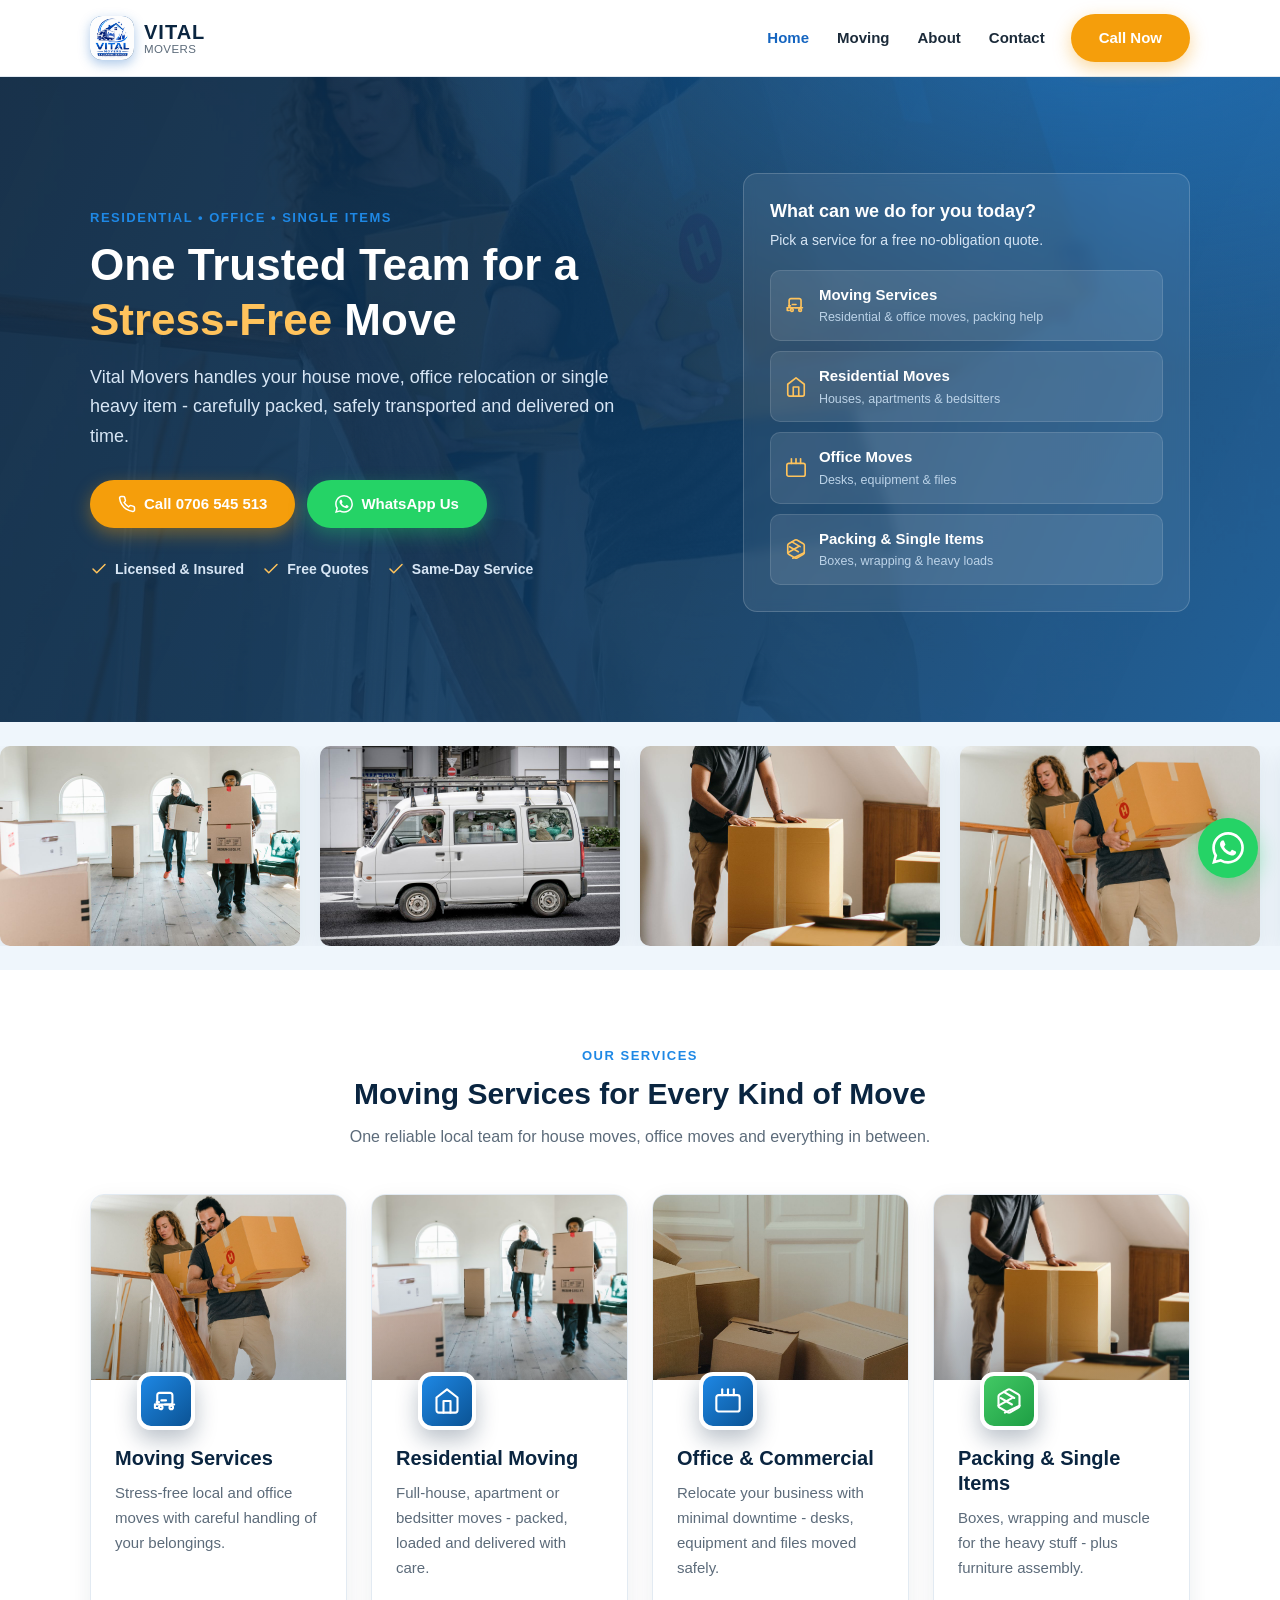
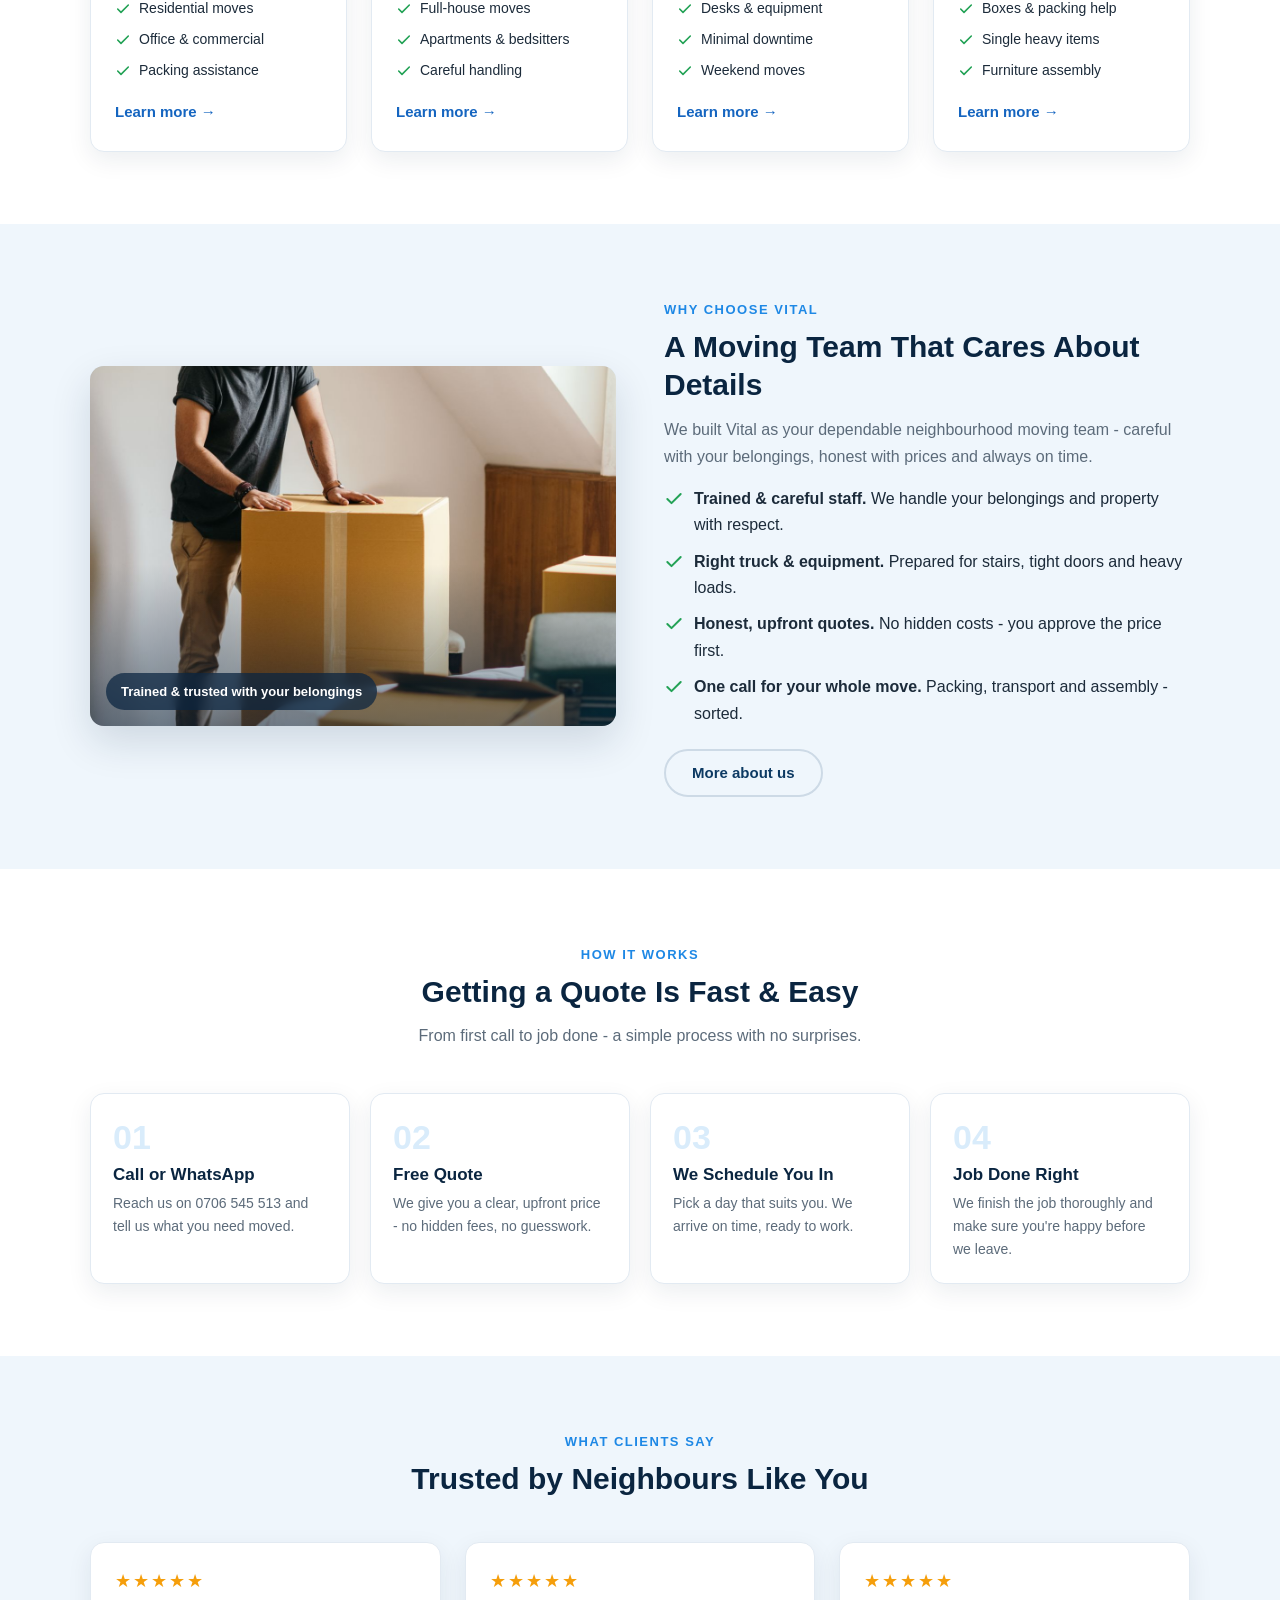
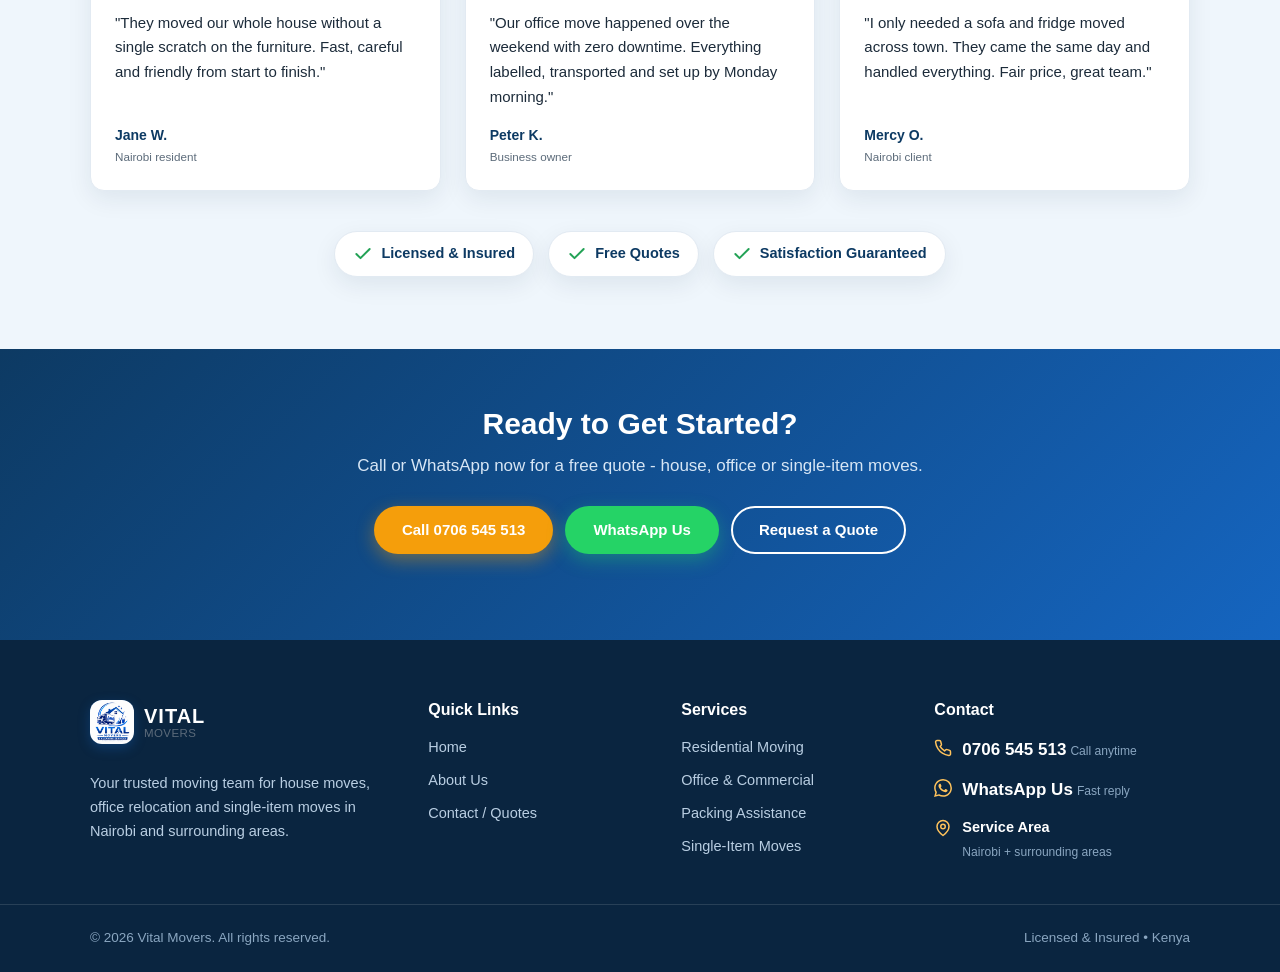
==== commit ffbdb4da: "Rebrand to Vital Movers: movers-only site, drop cleaning/fumigation/lawn pages" ====
--- a/index.html
+++ b/index.html
@@ -3,8 +3,8 @@
 <head>
   <meta charset="UTF-8" />
   <meta name="viewport" content="width=device-width, initial-scale=1.0" />
-  <title>Vital Movers &amp; Cleaning Services | Moving, Cleaning, Fumigation &amp; Lawn Care</title>
-  <meta name="description" content="Vital Movers and Cleaning Services - professional moving, home &amp; office cleaning, fumigation and pest control, and lawn mowing in Nairobi and surrounding areas. Call 0706 545 513." />
+  <title>Vital Movers | House &amp; Office Moving in Nairobi</title>
+  <meta name="description" content="Vital Movers - professional house moving, office relocation, packing help and single-item moves in Nairobi and surrounding areas. Call 0706 545 513." />
   <link rel="stylesheet" href="css/style.css" />
 </head>
 <body>
@@ -12,21 +12,18 @@
   <!-- ================= HEADER ================= -->
   <header class="site-header" id="site-header">
     <div class="container header-inner">
-      <a href="index.html" class="brand" aria-label="Vital Movers &amp; Cleaning Services - Home">
+      <a href="index.html" class="brand" aria-label="Vital Movers - Home">
         <span class="brand-mark">
-          <img src="img/logo.png" alt="Vital Movers &amp; Cleaning Services logo" />
+          <img src="img/logo.png" alt="Vital Movers logo" />
         </span>
         <span class="brand-text">
           <strong>VITAL</strong>
-          <span>Movers &amp; Cleaning</span>
+          <span>Movers</span>
         </span>
       </a>
       <nav class="main-nav" id="main-nav" aria-label="Main navigation">
         <a href="index.html" class="active">Home</a>
         <a href="moving.html">Moving</a>
-        <a href="cleaning.html">Cleaning</a>
-        <a href="fumigation.html">Fumigation</a>
-        <a href="lawn-mowing.html">Lawn Mowing</a>
         <a href="about.html">About</a>
         <a href="contact.html">Contact</a>
         <a href="tel:+254706545513" class="btn btn-gold nav-call">Call Now</a>
@@ -41,11 +38,11 @@
   <section class="hero">
     <div class="container hero-grid">
       <div>
-        <span class="eyebrow">Movers • Cleaners • Pest Control • Lawns</span>
-        <h1>One Trusted Team for a <span class="hl">Cleaner, Pest-Free</span> Home</h1>
+        <span class="eyebrow">Residential • Office • Single Items</span>
+        <h1>One Trusted Team for a <span class="hl">Stress-Free</span> Move</h1>
         <p class="lead">
-          Vital Movers &amp; Cleaning Services handles your move, deep-cleaning, fumigation
-          and lawn care - so you can settle in and enjoy your space from day one.
+          Vital Movers handles your house move, office relocation or single heavy
+          item - carefully packed, safely transported and delivered on time.
         </p>
         <div class="hero-cta">
           <a href="tel:+254706545513" class="btn btn-gold">
@@ -71,17 +68,17 @@
             <svg viewBox="0 0 24 24" fill="none" stroke="currentColor" stroke-width="1.8" stroke-linecap="round" stroke-linejoin="round"><path d="M2.5 15h13a2 2 0 0 0 2-2V7a2 2 0 0 0-2-2H6.5a2 2 0 0 0-2 2v8"/><path d="M2.5 15v3h2"/><path d="M4 13h2"/><path d="M11 15h8"/><circle cx="7.5" cy="17.5" r="1.5"/><circle cx="16.5" cy="17.5" r="1.5"/><path d="M8 11.5h4"/></svg>
             <span>Moving Services<small>Residential &amp; office moves, packing help</small></span>
           </a>
-          <a href="cleaning.html">
-            <svg viewBox="0 0 24 24" fill="none" stroke="currentColor" stroke-width="1.8" stroke-linecap="round" stroke-linejoin="round"><path d="M12 2v4"/><circle cx="12" cy="15" r="6"/><path d="M12 12v2"/><path d="M12 17h.01"/></svg>
-            <span>Cleaning Services<small>Deep, carpet &amp; upholstery, post-construction</small></span>
-          </a>
-          <a href="fumigation.html">
-            <svg viewBox="0 0 24 24" fill="none" stroke="currentColor" stroke-width="1.8" stroke-linecap="round" stroke-linejoin="round"><circle cx="12" cy="12" r="9"/><path d="M12 3a9 9 0 0 1 0 18a9 9 0 0 0 0-18z"/><path d="M8.5 10.5l7 3"/><path d="M14 8.5l2.5 2.5"/></svg>
-            <span>Fumigation &amp; Pest Control<small>Roaches, mosquitoes, rodents &amp; more</small></span>
-          </a>
-          <a href="lawn-mowing.html">
-            <svg viewBox="0 0 24 24" fill="none" stroke="currentColor" stroke-width="1.8" stroke-linecap="round" stroke-linejoin="round"><path d="M12 22V8"/><path d="M12 8c0-3-2-5-4-5 0 2 1 5 4 5z"/><path d="M12 13c3-1 6-1 7-4-3 0-5 1-7 4z"/><path d="M12 13c-3-1-6-1-7-4 3 0 5 1 7 4z"/></svg>
-            <span>Lawn Mowing<small>Regular mowing, trimming &amp; cleanup</small></span>
+          <a href="moving.html">
+            <svg viewBox="0 0 24 24" fill="none" stroke="currentColor" stroke-width="1.8" stroke-linecap="round" stroke-linejoin="round"><path d="m3 9 9-7 9 7v11a2 2 0 0 1-2 2H5a2 2 0 0 1-2-2z"/><path d="M9 22V12h6v10"/></svg>
+            <span>Residential Moves<small>Houses, apartments &amp; bedsitters</small></span>
+          </a>
+          <a href="moving.html">
+            <svg viewBox="0 0 24 24" fill="none" stroke="currentColor" stroke-width="1.8" stroke-linecap="round" stroke-linejoin="round"><rect x="2" y="7" width="20" height="14" rx="2"/><path d="M17 2v5"/><path d="M12 2v5"/><path d="M7 2v5"/></svg>
+            <span>Office Moves<small>Desks, equipment &amp; files</small></span>
+          </a>
+          <a href="moving.html">
+            <svg viewBox="0 0 24 24" fill="none" stroke="currentColor" stroke-width="1.8" stroke-linecap="round" stroke-linejoin="round"><path d="M21 8a2 2 0 0 0-1-1.73l-7-4a2 2 0 0 0-2 0l-7 4A2 2 0 0 0 3 8v8a2 2 0 0 0 1 1.73l7 4a2 2 0 0 0 2 0l7-4A2 2 0 0 0 21 16z"/><path d="M16.5 9.4 7.55 4.24"/><path d="M21 16 8.5 22"/><path d="M3 16 14.5 9.5"/><path d="M5 9.5l9.5 5.5"/></svg>
+            <span>Packing &amp; Single Items<small>Boxes, wrapping &amp; heavy loads</small></span>
           </a>
         </div>
       </aside>
@@ -95,22 +92,16 @@
         <div class="marquee-group">
           <img src="img/moving-carry.jpg" alt="Carrying boxes on move day" loading="lazy" />
           <img src="img/moving-truck.jpg" alt="Our moving truck ready for a move" loading="lazy" />
-          <img src="img/clean-deep.jpg" alt="Deep cleaning a kitchen stove" loading="lazy" />
-          <img src="img/clean-carpet.jpg" alt="Carpet deep cleaning" loading="lazy" />
-          <img src="img/pest-fumigator.jpg" alt="Fumigation technician in uniform" loading="lazy" />
-          <img src="img/lawn-mower.jpg" alt="Mowing a lawn" loading="lazy" />
-          <img src="img/lawn-trimmer.jpg" alt="Grass cutting and trimming" loading="lazy" />
-          <img src="img/lawn-tank.jpg" alt="Water tank cleaning" loading="lazy" />
+          <img src="img/moving-pack.jpg" alt="Careful packing of household items" loading="lazy" />
+          <img src="img/moving.jpg" alt="Vital team carrying moving boxes" loading="lazy" />
+          <img src="img/moving-2.jpg" alt="Loading furniture onto a Vital truck" loading="lazy" />
         </div>
         <div class="marquee-group" aria-hidden="true">
           <img src="img/moving-carry.jpg" alt="" loading="lazy" />
           <img src="img/moving-truck.jpg" alt="" loading="lazy" />
-          <img src="img/clean-deep.jpg" alt="" loading="lazy" />
-          <img src="img/clean-carpet.jpg" alt="" loading="lazy" />
-          <img src="img/pest-fumigator.jpg" alt="" loading="lazy" />
-          <img src="img/lawn-mower.jpg" alt="" loading="lazy" />
-          <img src="img/lawn-trimmer.jpg" alt="" loading="lazy" />
-          <img src="img/lawn-tank.jpg" alt="" loading="lazy" />
+          <img src="img/moving-pack.jpg" alt="" loading="lazy" />
+          <img src="img/moving.jpg" alt="" loading="lazy" />
+          <img src="img/moving-2.jpg" alt="" loading="lazy" />
         </div>
       </div>
     </div>
@@ -121,8 +112,8 @@
     <div class="container">
       <div class="section-title">
         <span class="eyebrow">Our Services</span>
-        <h2>Everything Your Property Needs, Under One Roof</h2>
-        <p>Four essential services from one reliable local team. Call us once - we handle the rest.</p>
+        <h2>Moving Services for Every Kind of Move</h2>
+        <p>One reliable local team for house moves, office moves and everything in between.</p>
       </div>
       <div class="services-grid">
         <article class="card card-img-top">
@@ -146,60 +137,58 @@
 
         <article class="card card-img-top">
           <div class="card-media">
-            <img src="img/cleaning.jpg" alt="Professional cleaning - yellow glove and sponge" loading="lazy" />
+            <img src="img/moving-carry.jpg" alt="Vital movers carrying boxes into a new home" loading="lazy" />
           </div>
           <div class="card-body">
-            <span class="card-icon gold">
-              <svg viewBox="0 0 24 24" fill="none" stroke="currentColor" stroke-width="1.8" stroke-linecap="round" stroke-linejoin="round"><path d="M12 2v4"/><circle cx="12" cy="15" r="6"/><path d="M12 12v2"/><path d="M12 17h.01"/></svg>
-            </span>
-            <h3>Cleaning Services</h3>
-            <p>Sparkling homes and workplaces - from routine upkeep to deep sanitizing.</p>
+            <span class="card-icon">
+              <svg viewBox="0 0 24 24" fill="none" stroke="currentColor" stroke-width="1.8" stroke-linecap="round" stroke-linejoin="round"><path d="m3 9 9-7 9 7v11a2 2 0 0 1-2 2H5a2 2 0 0 1-2-2z"/><path d="M9 22V12h6v10"/></svg>
+            </span>
+            <h3>Residential Moving</h3>
+            <p>Full-house, apartment or bedsitter moves - packed, loaded and delivered with care.</p>
             <ul class="features">
-              <li><svg viewBox="0 0 24 24" fill="none" stroke="currentColor" stroke-width="2.4" stroke-linecap="round" stroke-linejoin="round"><path d="M20 6 9 17l-5-5"/></svg> Home &amp; office cleaning</li>
-              <li><svg viewBox="0 0 24 24" fill="none" stroke="currentColor" stroke-width="2.4" stroke-linecap="round" stroke-linejoin="round"><path d="M20 6 9 17l-5-5"/></svg> Deep cleaning</li>
-              <li><svg viewBox="0 0 24 24" fill="none" stroke="currentColor" stroke-width="2.4" stroke-linecap="round" stroke-linejoin="round"><path d="M20 6 9 17l-5-5"/></svg> Carpet &amp; upholstery</li>
-              <li><svg viewBox="0 0 24 24" fill="none" stroke="currentColor" stroke-width="2.4" stroke-linecap="round" stroke-linejoin="round"><path d="M20 6 9 17l-5-5"/></svg> Post-construction cleanup</li>
+              <li><svg viewBox="0 0 24 24" fill="none" stroke="currentColor" stroke-width="2.4" stroke-linecap="round" stroke-linejoin="round"><path d="M20 6 9 17l-5-5"/></svg> Full-house moves</li>
+              <li><svg viewBox="0 0 24 24" fill="none" stroke="currentColor" stroke-width="2.4" stroke-linecap="round" stroke-linejoin="round"><path d="M20 6 9 17l-5-5"/></svg> Apartments &amp; bedsitters</li>
+              <li><svg viewBox="0 0 24 24" fill="none" stroke="currentColor" stroke-width="2.4" stroke-linecap="round" stroke-linejoin="round"><path d="M20 6 9 17l-5-5"/></svg> Careful handling</li>
             </ul>
-            <a class="card-link" href="cleaning.html">Learn more →</a>
+            <a class="card-link" href="moving.html">Learn more →</a>
           </div>
         </article>
 
         <article class="card card-img-top">
           <div class="card-media">
-            <img src="img/fumigation.jpg" alt="Fumigation specialist in protective gear" loading="lazy" />
+            <img src="img/moving-2.jpg" alt="Vital team loading office furniture onto a truck" loading="lazy" />
           </div>
           <div class="card-body">
             <span class="card-icon">
-              <svg viewBox="0 0 24 24" fill="none" stroke="currentColor" stroke-width="1.8" stroke-linecap="round" stroke-linejoin="round"><circle cx="12" cy="12" r="9"/><path d="M12 3a9 9 0 0 1 0 18a9 9 0 0 0 0-18z"/><path d="M8.5 10.5l7 3"/><path d="M14 8.5l2.5 2.5"/></svg>
-            </span>
-            <h3>Fumigation &amp; Pest Control</h3>
-            <p>Protect your family and property from pests with safe, professional treatment.</p>
+              <svg viewBox="0 0 24 24" fill="none" stroke="currentColor" stroke-width="1.8" stroke-linecap="round" stroke-linejoin="round"><rect x="2" y="7" width="20" height="14" rx="2"/><path d="M17 2v5"/><path d="M12 2v5"/><path d="M7 2v5"/></svg>
+            </span>
+            <h3>Office &amp; Commercial</h3>
+            <p>Relocate your business with minimal downtime - desks, equipment and files moved safely.</p>
             <ul class="features">
-              <li><svg viewBox="0 0 24 24" fill="none" stroke="currentColor" stroke-width="2.4" stroke-linecap="round" stroke-linejoin="round"><path d="M20 6 9 17l-5-5"/></svg> Rodents &amp; roaches</li>
-              <li><svg viewBox="0 0 24 24" fill="none" stroke="currentColor" stroke-width="2.4" stroke-linecap="round" stroke-linejoin="round"><path d="M20 6 9 17l-5-5"/></svg> Mosquito &amp; ants</li>
-              <li><svg viewBox="0 0 24 24" fill="none" stroke="currentColor" stroke-width="2.4" stroke-linecap="round" stroke-linejoin="round"><path d="M20 6 9 17l-5-5"/></svg> Termite control</li>
+              <li><svg viewBox="0 0 24 24" fill="none" stroke="currentColor" stroke-width="2.4" stroke-linecap="round" stroke-linejoin="round"><path d="M20 6 9 17l-5-5"/></svg> Desks &amp; equipment</li>
+              <li><svg viewBox="0 0 24 24" fill="none" stroke="currentColor" stroke-width="2.4" stroke-linecap="round" stroke-linejoin="round"><path d="M20 6 9 17l-5-5"/></svg> Minimal downtime</li>
+              <li><svg viewBox="0 0 24 24" fill="none" stroke="currentColor" stroke-width="2.4" stroke-linecap="round" stroke-linejoin="round"><path d="M20 6 9 17l-5-5"/></svg> Weekend moves</li>
             </ul>
-            <a class="card-link" href="fumigation.html">Learn more →</a>
+            <a class="card-link" href="moving.html">Learn more →</a>
           </div>
         </article>
 
         <article class="card card-img-top">
           <div class="card-media">
-            <img src="img/lawn.jpg" alt="Lawn mowing - mower in the yard" loading="lazy" />
+            <img src="img/moving-pack.jpg" alt="Packing household items safely in boxes" loading="lazy" />
           </div>
           <div class="card-body">
             <span class="card-icon green">
-              <svg viewBox="0 0 24 24" fill="none" stroke="currentColor" stroke-width="1.8" stroke-linecap="round" stroke-linejoin="round"><path d="M12 22V8"/><path d="M12 8c0-3-2-5-4-5 0 2 1 5 4 5z"/><path d="M12 13c3-1 6-1 7-4-3 0-5 1-7 4z"/><path d="M12 13c-3-1-6-1-7-4 3 0 5 1 7 4z"/></svg>
-            </span>
-            <h3>Lawn Mowing</h3>
-            <p>A neat, healthy lawn without lifting a finger - regular or one-off.</p>
+              <svg viewBox="0 0 24 24" fill="none" stroke="currentColor" stroke-width="1.8" stroke-linecap="round" stroke-linejoin="round"><path d="M21 8a2 2 0 0 0-1-1.73l-7-4a2 2 0 0 0-2 0l-7 4A2 2 0 0 0 3 8v8a2 2 0 0 0 1 1.73l7 4a2 2 0 0 0 2 0l7-4A2 2 0 0 0 21 16z"/><path d="M16.5 9.4 7.55 4.24"/><path d="M21 16 8.5 22"/><path d="M3 16 14.5 9.5"/><path d="M5 9.5l9.5 5.5"/></svg>
+            </span>
+            <h3>Packing &amp; Single Items</h3>
+            <p>Boxes, wrapping and muscle for the heavy stuff - plus furniture assembly.</p>
             <ul class="features">
-              <li><svg viewBox="0 0 24 24" fill="none" stroke="currentColor" stroke-width="2.4" stroke-linecap="round" stroke-linejoin="round"><path d="M20 6 9 17l-5-5"/></svg> Regular mowing</li>
-              <li><svg viewBox="0 0 24 24" fill="none" stroke="currentColor" stroke-width="2.4" stroke-linecap="round" stroke-linejoin="round"><path d="M20 6 9 17l-5-5"/></svg> Edging &amp; trimming</li>
-              <li><svg viewBox="0 0 24 24" fill="none" stroke="currentColor" stroke-width="2.4" stroke-linecap="round" stroke-linejoin="round"><path d="M20 6 9 17l-5-5"/></svg> Garden cleanup</li>
-              <li><svg viewBox="0 0 24 24" fill="none" stroke="currentColor" stroke-width="2.4" stroke-linecap="round" stroke-linejoin="round"><path d="M20 6 9 17l-5-5"/></svg> Water tank cleaning</li>
+              <li><svg viewBox="0 0 24 24" fill="none" stroke="currentColor" stroke-width="2.4" stroke-linecap="round" stroke-linejoin="round"><path d="M20 6 9 17l-5-5"/></svg> Boxes &amp; packing help</li>
+              <li><svg viewBox="0 0 24 24" fill="none" stroke="currentColor" stroke-width="2.4" stroke-linecap="round" stroke-linejoin="round"><path d="M20 6 9 17l-5-5"/></svg> Single heavy items</li>
+              <li><svg viewBox="0 0 24 24" fill="none" stroke="currentColor" stroke-width="2.4" stroke-linecap="round" stroke-linejoin="round"><path d="M20 6 9 17l-5-5"/></svg> Furniture assembly</li>
             </ul>
-            <a class="card-link" href="lawn-mowing.html">Learn more →</a>
+            <a class="card-link" href="moving.html">Learn more →</a>
           </div>
         </article>
       </div>
@@ -210,18 +199,18 @@
   <section class="section alt">
     <div class="container split">
       <figure class="split-media">
-        <img src="img/cleaning-2.jpg" alt="A Vital cleaner carefully wiping surfaces in a living room" loading="lazy" />
-        <figcaption>Trained &amp; trusted in your home</figcaption>
+        <img src="img/moving-pack.jpg" alt="A Vital mover carefully packing boxes for a move" loading="lazy" />
+        <figcaption>Trained &amp; trusted with your belongings</figcaption>
       </figure>
       <div>
         <span class="eyebrow">Why Choose Vital</span>
-        <h2>A Property Team That Cares About Details</h2>
-        <p>We built Vital as your dependable neighbourhood team for everything that keeps a home safe, clean and comfortable.</p>
+        <h2>A Moving Team That Cares About Details</h2>
+        <p>We built Vital as your dependable neighbourhood moving team - careful with your belongings, honest with prices and always on time.</p>
         <ul class="checklist">
           <li><svg viewBox="0 0 24 24" fill="none" stroke="currentColor" stroke-width="2.4" stroke-linecap="round" stroke-linejoin="round"><path d="M20 6 9 17l-5-5"/></svg><span><strong>Trained &amp; careful staff.</strong> We handle your belongings and property with respect.</span></li>
-          <li><svg viewBox="0 0 24 24" fill="none" stroke="currentColor" stroke-width="2.4" stroke-linecap="round" stroke-linejoin="round"><path d="M20 6 9 17l-5-5"/></svg><span><strong>Safe products &amp; methods.</strong> Family- and pet-conscious treatment choices.</span></li>
+          <li><svg viewBox="0 0 24 24" fill="none" stroke="currentColor" stroke-width="2.4" stroke-linecap="round" stroke-linejoin="round"><path d="M20 6 9 17l-5-5"/></svg><span><strong>Right truck &amp; equipment.</strong> Prepared for stairs, tight doors and heavy loads.</span></li>
           <li><svg viewBox="0 0 24 24" fill="none" stroke="currentColor" stroke-width="2.4" stroke-linecap="round" stroke-linejoin="round"><path d="M20 6 9 17l-5-5"/></svg><span><strong>Honest, upfront quotes.</strong> No hidden costs - you approve the price first.</span></li>
-          <li><svg viewBox="0 0 24 24" fill="none" stroke="currentColor" stroke-width="2.4" stroke-linecap="round" stroke-linejoin="round"><path d="M20 6 9 17l-5-5"/></svg><span><strong>One call for everything.</strong> Moving, cleaning, fumigation and lawn care combined.</span></li>
+          <li><svg viewBox="0 0 24 24" fill="none" stroke="currentColor" stroke-width="2.4" stroke-linecap="round" stroke-linejoin="round"><path d="M20 6 9 17l-5-5"/></svg><span><strong>One call for your whole move.</strong> Packing, transport and assembly - sorted.</span></li>
         </ul>
         <a href="about.html" class="btn btn-outline">More about us</a>
       </div>
@@ -240,7 +229,7 @@
         <div class="step">
           <div class="step-num">01</div>
           <h3>Call or WhatsApp</h3>
-          <p>Reach us on 0706 545 513 and tell us what you need moved, cleaned or treated.</p>
+          <p>Reach us on 0706 545 513 and tell us what you need moved.</p>
         </div>
         <div class="step">
           <div class="step-num">02</div>
@@ -271,18 +260,18 @@
       <div class="quotes">
         <figure class="quote">
           <div class="stars">★★★★★</div>
-          <blockquote>"They moved us in and deep-cleaned the house the same week. Professional and friendly from start to finish."</blockquote>
+          <blockquote>"They moved our whole house without a single scratch on the furniture. Fast, careful and friendly from start to finish."</blockquote>
           <footer>Jane W.<small>Nairobi resident</small></footer>
         </figure>
         <figure class="quote">
           <div class="stars">★★★★★</div>
-          <blockquote>"The fumigation was done properly and safely. Cockroaches gone - and they followed up to make sure. Highly recommend."</blockquote>
-          <footer>Peter K.<small>Homeowner</small></footer>
+          <blockquote>"Our office move happened over the weekend with zero downtime. Everything labelled, transported and set up by Monday morning."</blockquote>
+          <footer>Peter K.<small>Business owner</small></footer>
         </figure>
         <figure class="quote">
           <div class="stars">★★★★★</div>
-          <blockquote>"Our lawn has never looked this neat. Reliable, on time, and the price was exactly what they quoted."</blockquote>
-          <footer>Mercy O.<small>Rent-a-lawn client</small></footer>
+          <blockquote>"I only needed a sofa and fridge moved across town. They came the same day and handled everything. Fair price, great team."</blockquote>
+          <footer>Mercy O.<small>Nairobi client</small></footer>
         </figure>
       </div>
       <ul class="trust">
@@ -297,7 +286,7 @@
   <section class="cta-band">
     <div class="container">
       <h2>Ready to Get Started?</h2>
-      <p>Call or WhatsApp now for a free quote - moving, cleaning, fumigation or lawn care.</p>
+      <p>Call or WhatsApp now for a free quote - house, office or single-item moves.</p>
       <div class="hero-cta" style="justify-content:center;">
         <a href="tel:+254706545513" class="btn btn-gold">Call 0706 545 513</a>
         <a href="https://wa.me/254706545513" target="_blank" rel="noopener" class="btn btn-wa">WhatsApp Us</a>
@@ -313,15 +302,15 @@
         <div>
           <a href="index.html" class="brand" style="margin-bottom:14px;">
             <span class="brand-mark">
-              <img src="img/logo.png" alt="Vital Movers &amp; Cleaning Services logo" />
+              <img src="img/logo.png" alt="Vital Movers logo" />
             </span>
             <span class="brand-text">
               <strong>VITAL</strong>
-              <span>Movers &amp; Cleaning</span>
+              <span>Movers</span>
             </span>
           </a>
           <p style="margin-top:14px;font-size:14.5px;">
-            Your one-stop team for moving, cleaning, fumigation and lawn care in
+            Your trusted moving team for house moves, office relocation and single-item moves in
             Nairobi and surrounding areas.
           </p>
         </div>
@@ -336,10 +325,10 @@
         <div>
           <h4>Services</h4>
           <ul class="footer-links">
-            <li><a href="moving.html">Moving</a></li>
-            <li><a href="cleaning.html">Cleaning</a></li>
-            <li><a href="fumigation.html">Fumigation</a></li>
-            <li><a href="lawn-mowing.html">Lawn Mowing</a></li>
+            <li><a href="moving.html">Residential Moving</a></li>
+            <li><a href="moving.html">Office &amp; Commercial</a></li>
+            <li><a href="moving.html">Packing Assistance</a></li>
+            <li><a href="moving.html">Single-Item Moves</a></li>
           </ul>
         </div>
         <div>
@@ -372,7 +361,7 @@
     </div>
     <div class="footer-bottom">
       <div class="container">
-        <span>© <span id="year"></span> Vital Movers &amp; Cleaning Services. All rights reserved.</span>
+        <span>© <span id="year"></span> Vital Movers. All rights reserved.</span>
         <span>Licensed &amp; Insured • Kenya</span>
       </div>
     </div>
--- a/css/style.css
+++ b/css/style.css
@@ -1,5 +1,5 @@
 /* ============================================================
-   Vital Movers & Cleaning Services
+   Vital Movers
    Shared stylesheet - Professional blue + white theme
    ============================================================ */
 
@@ -245,15 +245,6 @@
 }
 .page-hero.moving {
   background: linear-gradient(135deg, rgba(10, 37, 64, .93) 0%, rgba(11, 83, 148, .9) 100%), url("../img/moving.jpg") center / cover no-repeat;
-}
-.page-hero.cleaning {
-  background: linear-gradient(135deg, rgba(10, 37, 64, .9) 0%, rgba(21, 101, 192, .88) 100%), url("../img/cleaning.jpg") center / cover no-repeat;
-}
-.page-hero.fumigation {
-  background: linear-gradient(135deg, rgba(10, 37, 64, .9) 0%, rgba(30, 90, 110, .88) 100%), url("../img/fumigation.jpg") center / cover no-repeat;
-}
-.page-hero.lawn {
-  background: linear-gradient(135deg, rgba(10, 37, 64, .88) 0%, rgba(14, 88, 72, .86) 100%), url("../img/lawn.jpg") center / cover no-repeat;
 }
 .page-hero.about {
   background: linear-gradient(135deg, rgba(10, 37, 64, .92) 0%, rgba(11, 83, 148, .9) 100%), url("../img/moving-2.jpg") center / cover no-repeat;
